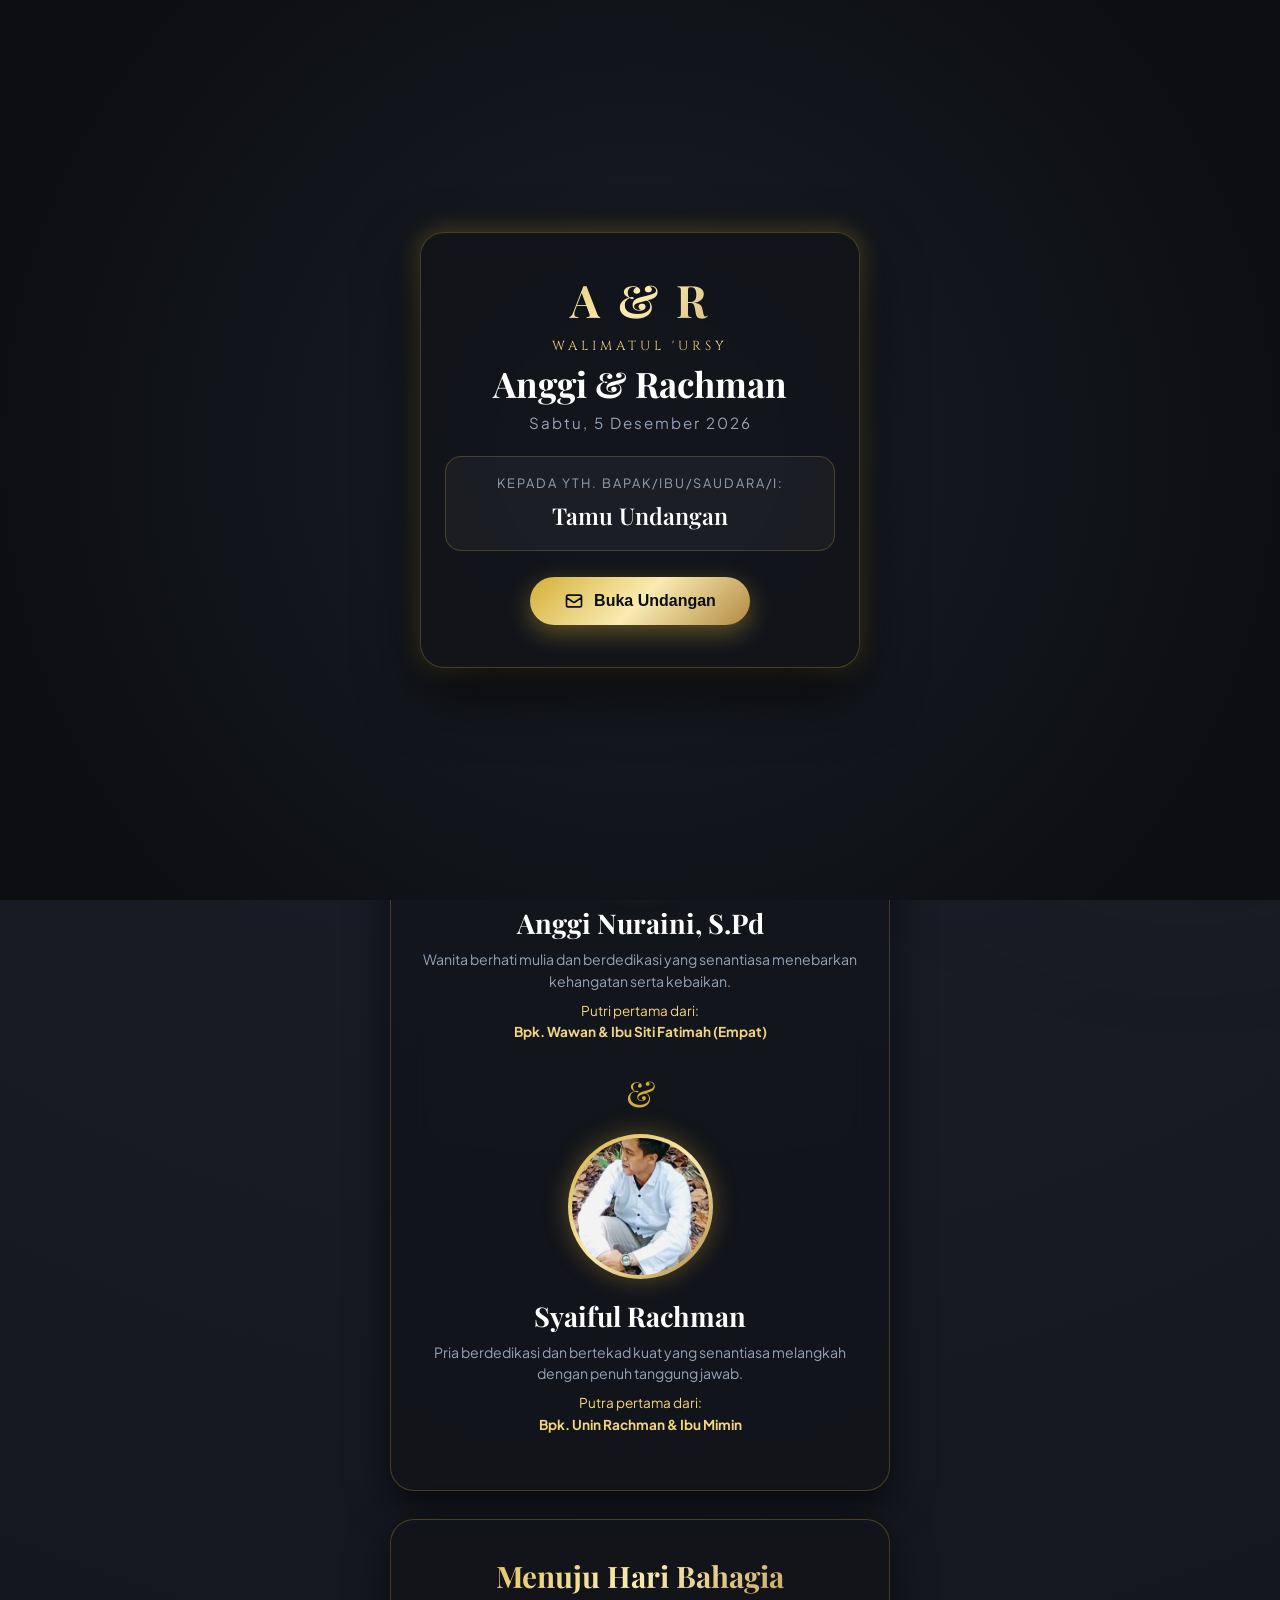
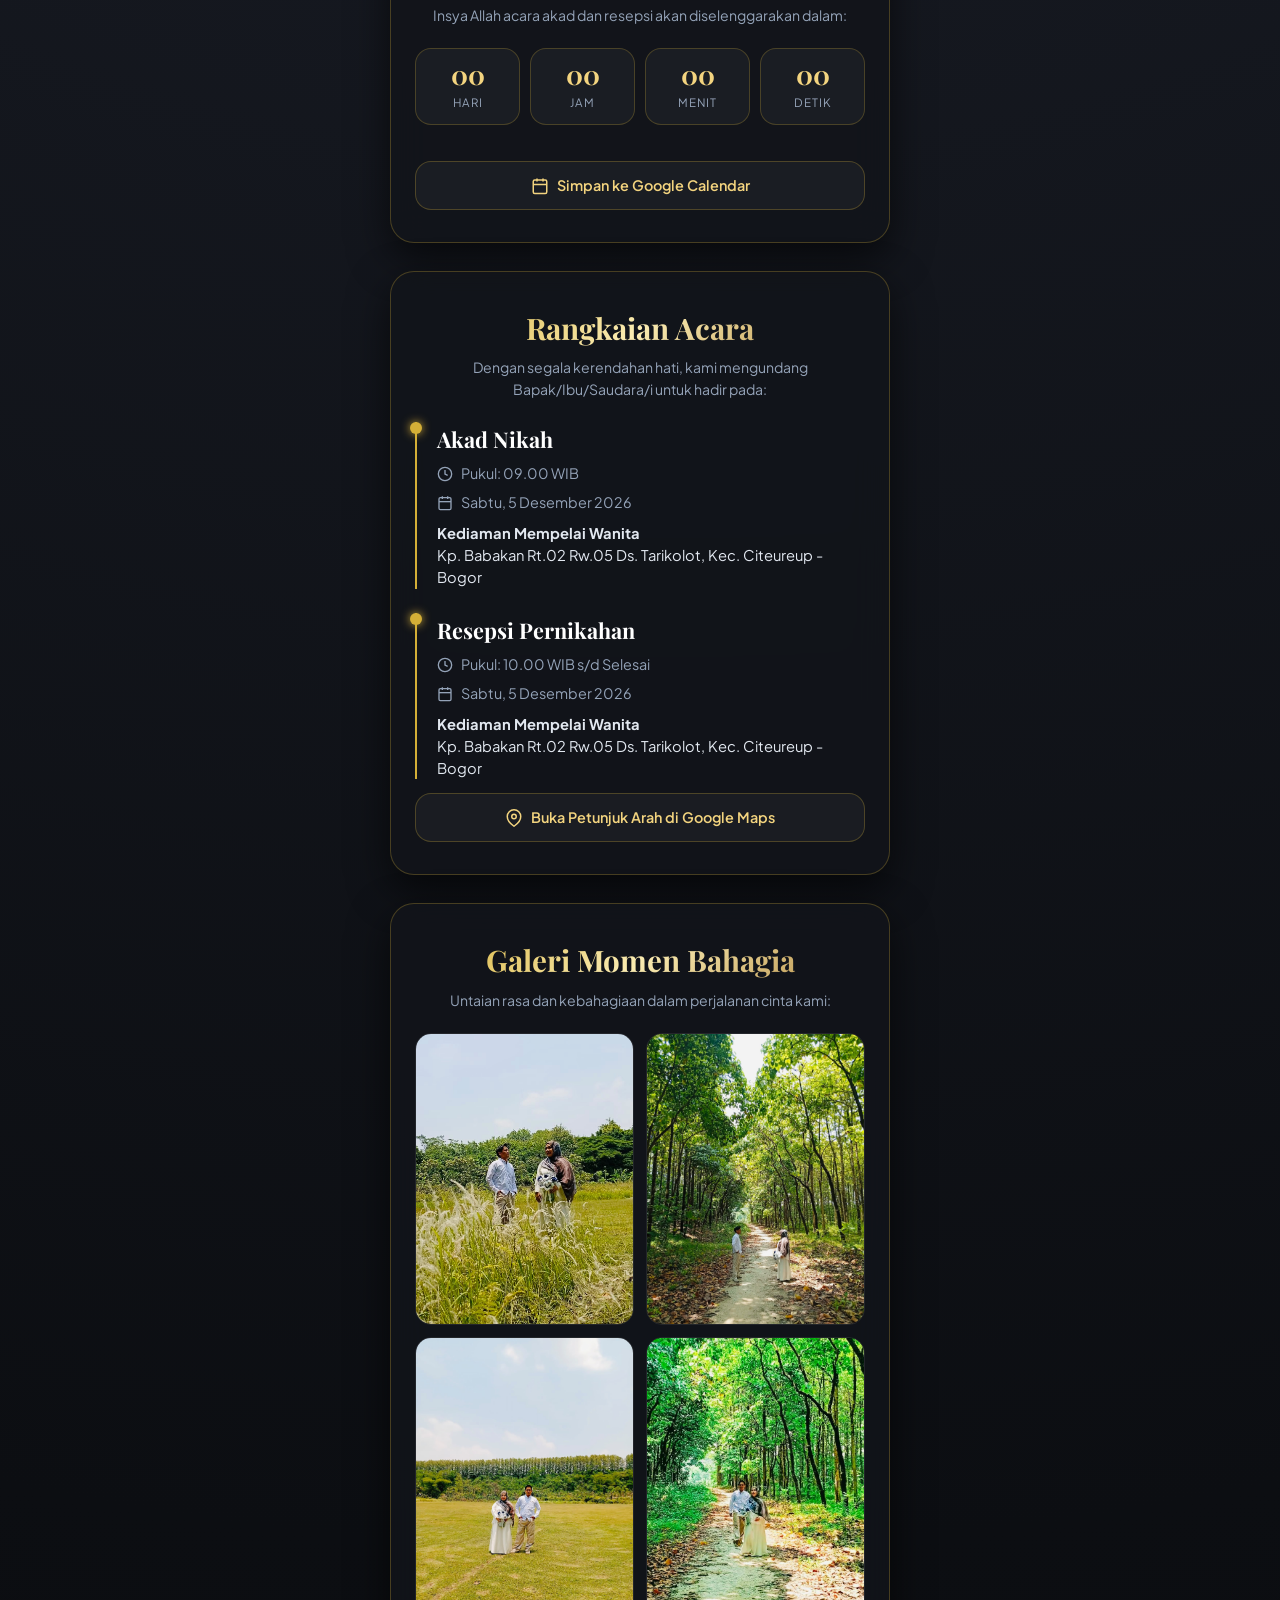
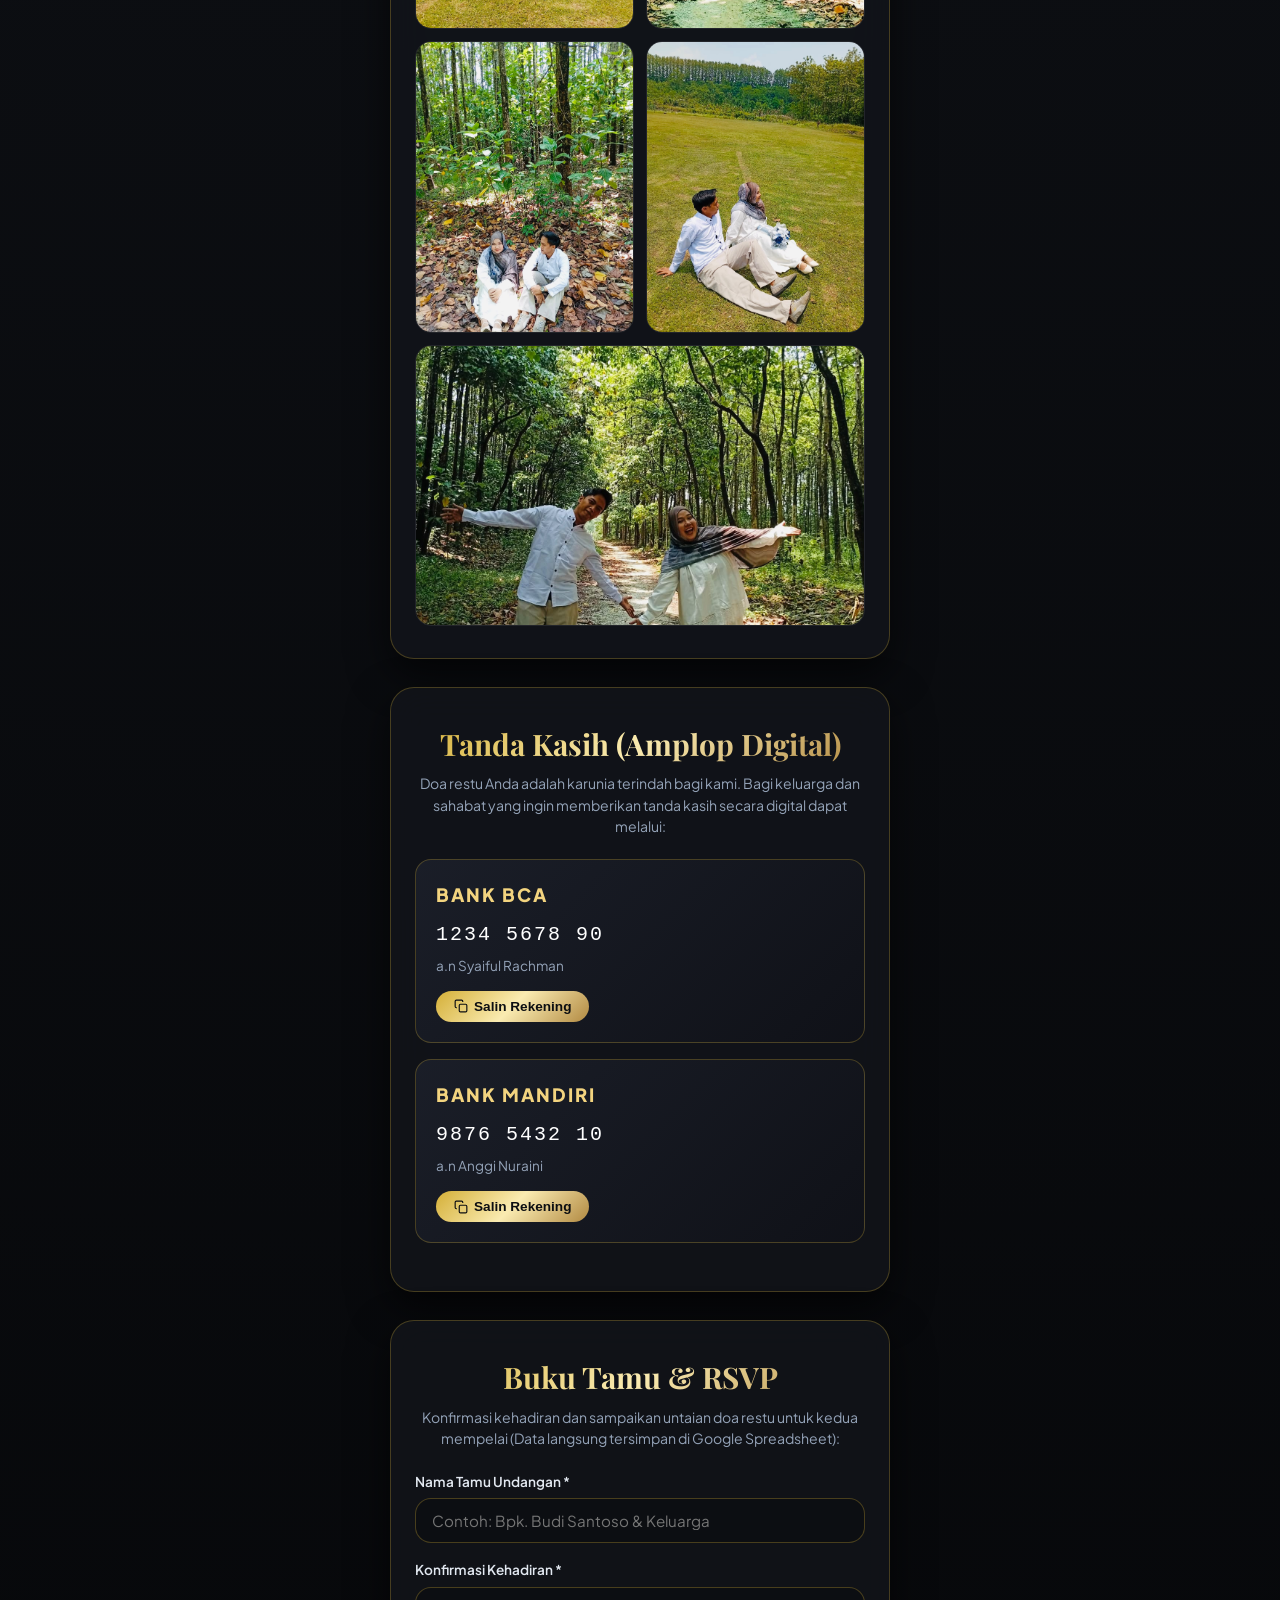
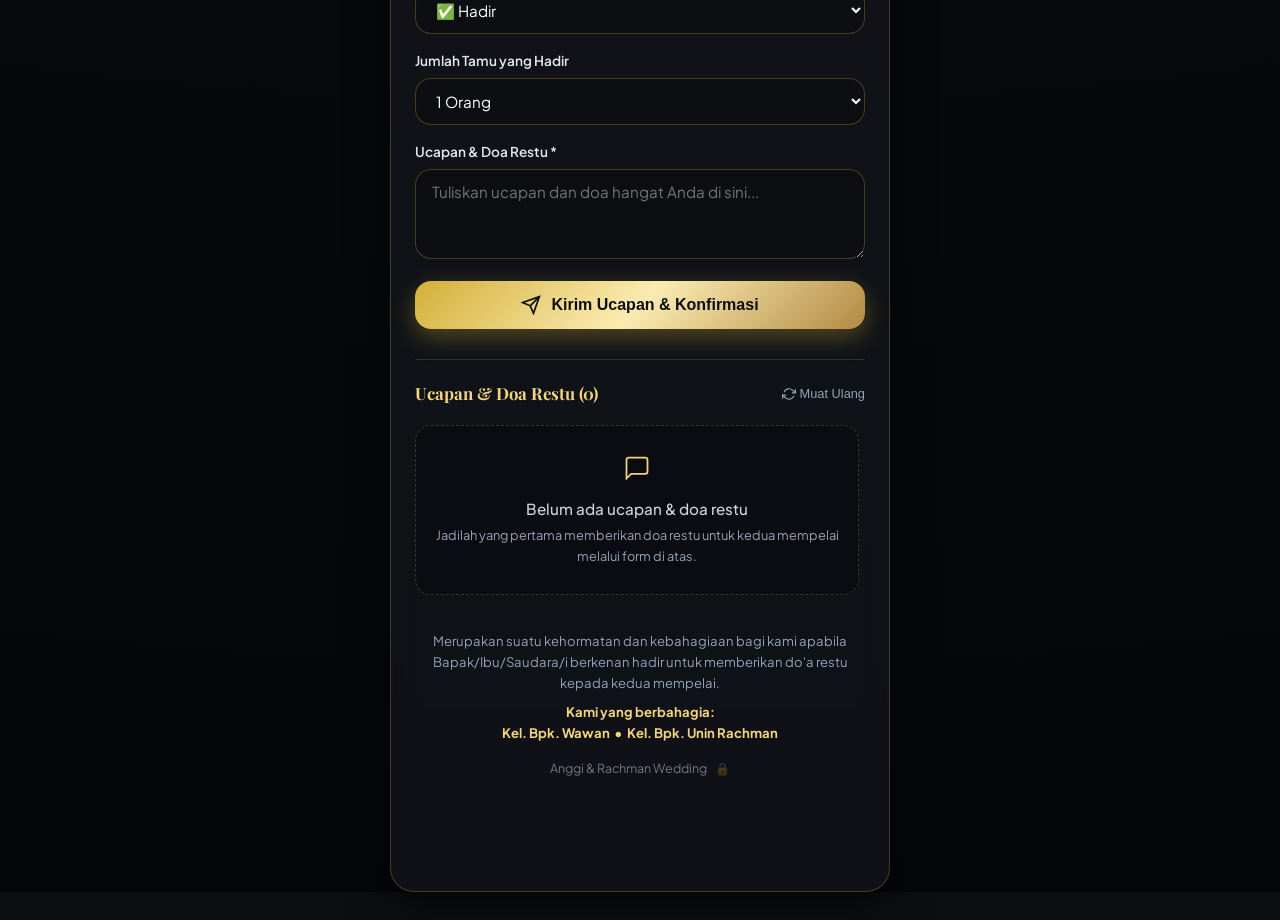
==== index.html @ 5836b9c8 "Add files via upload" ====
<!DOCTYPE html>
<html lang="id">
<head>
  <meta charset="UTF-8">
  <meta name="viewport" content="width=device-width, initial-scale=1.0">
  <title>Undangan Pernikahan Online - Anggi & Rachman</title>
  <meta name="description" content="Undangan Pernikahan Online Anggi Nuraini S.Pd & Syaiful Rachman. Sabtu, 5 Desember 2026. Mohon doa restu dan kehadiran Bapak/Ibu/Saudara/i.">
  
  <!-- Open Graph / Meta Social -->
  <meta property="og:title" content="The Wedding of Anggi & Rachman (A & R)">
  <meta property="og:description" content="Sabtu, 5 Desember 2026. Mohon doa restu dan kehadiran Bapak/Ibu/Saudara/i pada hari bahagia kami.">
  <meta property="og:image" content="1%20(1).jpeg">
  <meta property="og:type" content="website">

  <!-- Google Fonts: Cinzel, Playfair Display, Great Vibes, Plus Jakarta Sans -->
  <link rel="preconnect" href="https://fonts.googleapis.com">
  <link rel="preconnect" href="https://fonts.gstatic.com" crossorigin>
  <link href="https://fonts.googleapis.com/css2?family=Cinzel:wght@500;600;700&family=Great+Vibes&family=Playfair+Display:ital,wght@0,500;0,600;0,700;1,400&family=Plus+Jakarta+Sans:wght@400;500;600;700&display=swap" rel="stylesheet">

  <link rel="stylesheet" href="style.css">

  <!-- Three.js 3D Library (CDN) -->
  <script src="https://cdnjs.cloudflare.com/ajax/libs/three.js/r128/three.min.js"></script>
</head>
<body>

  <!-- Background 3D WebGL Canvas -->
  <canvas id="canvas3d"></canvas>

  <!-- =========================================================================
       COVER / ENVELOPE MODAL OVERLAY
       ========================================================================= -->
  <div class="cover-overlay" id="coverOverlay">
    <div class="cover-card">
      <div class="cover-monogram">A & R</div>
      <p class="cover-subtitle">Walimatul 'Ursy</p>
      <h1 class="cover-title">Anggi & Rachman</h1>
      <p class="cover-date">Sabtu, 5 Desember 2026</p>
      
      <div class="guest-box">
        <div class="guest-to">Kepada Yth. Bapak/Ibu/Saudara/i:</div>
        <div class="guest-name" id="coverGuestName">Tamu Undangan</div>
      </div>

      <button class="btn-open" id="btnOpenInvitation">
        <svg width="20" height="20" viewBox="0 0 24 24" fill="none" stroke="currentColor" stroke-width="2">
          <path d="M3 8l7.89 5.26a2 2 0 002.22 0L21 8M5 19h14a2 2 0 002-2V7a2 2 0 00-2-2H5a2 2 0 00-2 2v10a2 2 0 002 2z"/>
        </svg>
        Buka Undangan
      </button>
    </div>
  </div>

  <!-- Background Music Audio Player (Lagu Pilihan Mempelai dari Google Drive) -->
  <audio id="bgMusic" loop preload="auto">
    <source src="music.m4a" type="audio/mp4">
    <source src="music.mp3" type="audio/mpeg">
  </audio>

  <!-- Floating Music Toggle -->
  <button class="music-toggle" id="btnMusicToggle" title="Putar / Jeda Musik">
    <svg width="22" height="22" viewBox="0 0 24 24" fill="none" stroke="currentColor" stroke-width="2">
      <path d="M9 18V5l12-2v13"></path>
      <circle cx="6" cy="18" r="3"></circle>
      <circle cx="18" cy="16" r="3"></circle>
    </svg>
  </button>

  <!-- =========================================================================
       MAIN CONTENT CONTAINER
       ========================================================================= -->
  <div class="container">
    
    <!-- Hero / Title -->
    <header class="hero-section">
      <div class="hero-subtitle">The Wedding Of</div>
      <div class="hero-couple">Anggi & Rachman</div>
      <div class="hero-date">Sabtu, 5 Desember 2026 • Citeureup, Bogor</div>

      <div class="divider-ornament">
        <span></span>
        <svg viewBox="0 0 24 24" fill="currentColor">
          <path d="M12 2l2.4 7.4h7.6l-6.2 4.5 2.4 7.4-6.2-4.5-6.2 4.5 2.4-7.4-6.2-4.5h7.6z"/>
        </svg>
        <span></span>
      </div>
    </header>

    <!-- Doa & Ayat Suci -->
    <section class="glass-card" style="text-align: center;">
      <p style="font-size: 0.95rem; color: #f1f5f9; font-style: italic; line-height: 1.8; margin-bottom: 12px;">
        "Ya Allah, Jika Engkau memperkenankan putra-putri kami untuk membuka lembaran hidup baru, maka ijinkanlah kami menikahkan mereka."
      </p>
      <div style="width: 40px; height: 1px; background: var(--primary); margin: 12px auto;"></div>
      <p style="font-size: 0.88rem; color: #cbd5e1; font-style: italic; line-height: 1.7;">
        "Dan di antara tanda-tanda (kebesaran)-Nya ialah Dia menciptakan pasangan-pasangan untukmu dari jenismu sendiri, agar kamu cenderung dan merasa tenteram kepadanya, dan Dia menjadikan di antaramu rasa kasih dan sayang."
      </p>
      <div style="margin-top: 10px; font-weight: 700; color: var(--text-gold); font-size: 0.82rem;">
        (QS. Ar-Rum: 21)
      </div>
    </section>

    <!-- Pasangan Mempelai -->
    <section class="glass-card">
      <h2 class="section-title">Mempelai</h2>
      <p class="section-desc">Dengan memohon rahmat dan ridho Allah SWT, kami bermaksud melangsungkan pernikahan putra-putri kami:</p>

      <!-- Mempelai Wanita -->
      <div class="couple-card">
        <div class="couple-photo-wrapper">
          <img src="bride_anggi.jpg" alt="Anggi Nuraini S.Pd" class="couple-photo">
        </div>
        <h3 class="couple-name">Anggi Nuraini, S.Pd</h3>
        <p class="couple-bio">Wanita berhati mulia dan berdedikasi yang senantiasa menebarkan kehangatan serta kebaikan.</p>
        <p class="couple-parents">Putri pertama dari:<br><strong>Bpk. Wawan & Ibu Siti Fatimah (Empat)</strong></p>
      </div>

      <div class="couple-ampersand">&</div>

      <!-- Mempelai Pria -->
      <div class="couple-card">
        <div class="couple-photo-wrapper">
          <img src="groom_rachman.jpg" alt="Syaiful Rachman" class="couple-photo">
        </div>
        <h3 class="couple-name">Syaiful Rachman</h3>
        <p class="couple-bio">Pria berdedikasi dan bertekad kuat yang senantiasa melangkah dengan penuh tanggung jawab.</p>
        <p class="couple-parents">Putra pertama dari:<br><strong>Bpk. Unin Rachman & Ibu Mimin</strong></p>
      </div>
    </section>

    <!-- Hitung Mundur / Countdown -->
    <section class="glass-card" style="text-align: center;">
      <h2 class="section-title">Menuju Hari Bahagia</h2>
      <p class="section-desc">Insya Allah acara akad dan resepsi akan diselenggarakan dalam:</p>

      <div class="countdown-box">
        <div class="countdown-item">
          <div class="countdown-number" id="days">00</div>
          <div class="countdown-label">Hari</div>
        </div>
        <div class="countdown-item">
          <div class="countdown-number" id="hours">00</div>
          <div class="countdown-label">Jam</div>
        </div>
        <div class="countdown-item">
          <div class="countdown-number" id="minutes">00</div>
          <div class="countdown-label">Menit</div>
        </div>
        <div class="countdown-item">
          <div class="countdown-number" id="seconds">00</div>
          <div class="countdown-label">Detik</div>
        </div>
      </div>

      <a href="https://calendar.google.com/calendar/render?action=TEMPLATE&text=Pernikahan+Anggi+Nuraini+%26+Syaiful+Rachman&dates=20261205T020000Z/20261205T080000Z&details=Pernikahan+Anggi+dan+Rachman&location=Kp.+Babakan+Rt.02+Rw.05+Ds.+Tarikolot,+Citeureup,+Bogor" target="_blank" class="btn-secondary">
        <svg width="18" height="18" viewBox="0 0 24 24" fill="none" stroke="currentColor" stroke-width="2">
          <rect x="3" y="4" width="18" height="18" rx="2" ry="2"></rect>
          <line x1="16" y1="2" x2="16" y2="6"></line>
          <line x1="8" y1="2" x2="8" y2="6"></line>
          <line x1="3" y1="10" x2="21" y2="10"></line>
        </svg>
        Simpan ke Google Calendar
      </a>
    </section>

    <!-- Rangkaian Acara -->
    <section class="glass-card">
      <h2 class="section-title">Rangkaian Acara</h2>
      <p class="section-desc">Dengan segala kerendahan hati, kami mengundang Bapak/Ibu/Saudara/i untuk hadir pada:</p>

      <!-- Akad Nikah -->
      <div class="event-item">
        <h3 class="event-title">Akad Nikah</h3>
        <div class="event-detail">
          <svg width="16" height="16" viewBox="0 0 24 24" fill="none" stroke="currentColor" stroke-width="2"><circle cx="12" cy="12" r="10"></circle><polyline points="12 6 12 12 16 14"></polyline></svg>
          Pukul: 09.00 WIB
        </div>
        <div class="event-detail">
          <svg width="16" height="16" viewBox="0 0 24 24" fill="none" stroke="currentColor" stroke-width="2"><rect x="3" y="4" width="18" height="18" rx="2" ry="2"></rect><line x1="16" y1="2" x2="16" y2="6"></line><line x1="8" y1="2" x2="8" y2="6"></line><line x1="3" y1="10" x2="21" y2="10"></line></svg>
          Sabtu, 5 Desember 2026
        </div>
        <div class="event-location">
          <strong>Kediaman Mempelai Wanita</strong><br>
          Kp. Babakan Rt.02 Rw.05 Ds. Tarikolot, Kec. Citeureup - Bogor
        </div>
      </div>

      <!-- Resepsi -->
      <div class="event-item" style="margin-bottom: 0;">
        <h3 class="event-title">Resepsi Pernikahan</h3>
        <div class="event-detail">
          <svg width="16" height="16" viewBox="0 0 24 24" fill="none" stroke="currentColor" stroke-width="2"><circle cx="12" cy="12" r="10"></circle><polyline points="12 6 12 12 16 14"></polyline></svg>
          Pukul: 10.00 WIB s/d Selesai
        </div>
        <div class="event-detail">
          <svg width="16" height="16" viewBox="0 0 24 24" fill="none" stroke="currentColor" stroke-width="2"><rect x="3" y="4" width="18" height="18" rx="2" ry="2"></rect><line x1="16" y1="2" x2="16" y2="6"></line><line x1="8" y1="2" x2="8" y2="6"></line><line x1="3" y1="10" x2="21" y2="10"></line></svg>
          Sabtu, 5 Desember 2026
        </div>
        <div class="event-location">
          <strong>Kediaman Mempelai Wanita</strong><br>
          Kp. Babakan Rt.02 Rw.05 Ds. Tarikolot, Kec. Citeureup - Bogor
        </div>
      </div>

      <a href="https://maps.google.com/maps?q=-6.50160551071167%2C106.89112091064453&z=17&hl=id" target="_blank" class="btn-secondary">
        <svg width="18" height="18" viewBox="0 0 24 24" fill="none" stroke="currentColor" stroke-width="2">
          <path d="M21 10c0 7-9 13-9 13s-9-6-9-13a9 9 0 0118 0z"></path>
          <circle cx="12" cy="10" r="3"></circle>
        </svg>
        Buka Petunjuk Arah di Google Maps
      </a>
    </section>


    <!-- Galeri Momen Bahagia (Prewedding Photos) -->
    <section class="glass-card">
      <h2 class="section-title">Galeri Momen Bahagia</h2>
      <p class="section-desc">Untaian rasa dan kebahagiaan dalam perjalanan cinta kami:</p>

      <div class="gallery-grid">
        <div class="gallery-item">
          <img src="1%20(1).jpeg" alt="Prewedding 1" class="gallery-img" loading="lazy">
        </div>
        <div class="gallery-item">
          <img src="1%20(2).jpeg" alt="Prewedding 2" class="gallery-img" loading="lazy">
        </div>
        <div class="gallery-item">
          <img src="1%20(3).jpeg" alt="Prewedding 3" class="gallery-img" loading="lazy">
        </div>
        <div class="gallery-item">
          <img src="1%20(4).jpeg" alt="Prewedding 4" class="gallery-img" loading="lazy">
        </div>
        <div class="gallery-item">
          <img src="1%20(5).jpeg" alt="Prewedding 5" class="gallery-img" loading="lazy">
        </div>
        <div class="gallery-item">
          <img src="1%20(6).jpeg" alt="Prewedding 6" class="gallery-img" loading="lazy">
        </div>
        <div class="gallery-item" style="grid-column: span 2; aspect-ratio: 16 / 10;">
          <img src="1%20(7).jpeg" alt="Prewedding 7" class="gallery-img" loading="lazy">
        </div>
      </div>
    </section>


    <!-- Amplop Digital & Tanda Kasih -->
    <section class="glass-card">
      <h2 class="section-title">Tanda Kasih (Amplop Digital)</h2>
      <p class="section-desc">Doa restu Anda adalah karunia terindah bagi kami. Bagi keluarga dan sahabat yang ingin memberikan tanda kasih secara digital dapat melalui:</p>

      <div class="bank-card">
        <div class="bank-logo">BANK BCA</div>
        <div class="bank-number" id="rekBca">1234 5678 90</div>
        <div class="bank-holder">a.n Syaiful Rachman</div>
        <button class="btn-copy" onclick="copyText('1234567890', 'Nomor rekening BCA berhasil disalin!')">
          <svg width="14" height="14" viewBox="0 0 24 24" fill="none" stroke="currentColor" stroke-width="2"><rect x="9" y="9" width="13" height="13" rx="2" ry="2"></rect><path d="M5 15H4a2 2 0 01-2-2V4a2 2 0 012-2h9a2 2 0 012 2v1"></path></svg>
          Salin Rekening
        </button>
      </div>

      <div class="bank-card">
        <div class="bank-logo">BANK MANDIRI</div>
        <div class="bank-number" id="rekMandiri">9876 5432 10</div>
        <div class="bank-holder">a.n Anggi Nuraini</div>
        <button class="btn-copy" onclick="copyText('9876543210', 'Nomor rekening Mandiri berhasil disalin!')">
          <svg width="14" height="14" viewBox="0 0 24 24" fill="none" stroke="currentColor" stroke-width="2"><rect x="9" y="9" width="13" height="13" rx="2" ry="2"></rect><path d="M5 15H4a2 2 0 01-2-2V4a2 2 0 012-2h9a2 2 0 012 2v1"></path></svg>
          Salin Rekening
        </button>
      </div>
    </section>

    <!-- =========================================================================
         RSVP & BUKU TAMU (DATABASE GOOGLE SPREADSHEET REAL-TIME)
         ========================================================================= -->
    <section class="glass-card" id="sectionRsvp">
      <h2 class="section-title">Buku Tamu & RSVP</h2>
      <p class="section-desc">Konfirmasi kehadiran dan sampaikan untaian doa restu untuk kedua mempelai (Data langsung tersimpan di Google Spreadsheet):</p>

      <form id="rsvpForm">
        <div class="form-group">
          <label class="form-label" for="inputName">Nama Tamu Undangan *</label>
          <input type="text" id="inputName" class="form-control" placeholder="Contoh: Bpk. Budi Santoso & Keluarga" required>
        </div>

        <div class="form-group">
          <label class="form-label" for="selectAttendance">Konfirmasi Kehadiran *</label>
          <select id="selectAttendance" class="form-control" required>
            <option value="Hadir">✅ Hadir</option>
            <option value="Tidak Hadir">❌ Berhalangan Hadir</option>
            <option value="Masih Ragu">❓ Masih Ragu / Belum Pasti</option>
          </select>
        </div>

        <div class="form-group">
          <label class="form-label" for="selectGuestCount">Jumlah Tamu yang Hadir</label>
          <select id="selectGuestCount" class="form-control">
            <option value="1">1 Orang</option>
            <option value="2">2 Orang</option>
            <option value="3">3 Orang</option>
            <option value="4">4 Orang atau lebih</option>
          </select>
        </div>

        <div class="form-group">
          <label class="form-label" for="inputMessage">Ucapan & Doa Restu *</label>
          <textarea id="inputMessage" class="form-control" placeholder="Tuliskan ucapan dan doa hangat Anda di sini..." required></textarea>
        </div>

        <button type="submit" class="btn-submit" id="btnSubmitRsvp">
          <svg width="20" height="20" viewBox="0 0 24 24" fill="none" stroke="currentColor" stroke-width="2">
            <line x1="22" y1="2" x2="11" y2="13"></line>
            <polygon points="22 2 15 22 11 13 2 9 22 2"></polygon>
          </svg>
          <span id="btnSubmitText">Kirim Ucapan & Konfirmasi</span>
        </button>
      </form>

      <!-- Live Wishes List / Feed dari Spreadsheet -->
      <div style="margin-top: 30px; border-top: 1px solid rgba(212, 175, 55, 0.2); padding-top: 20px;">
        <div style="display: flex; align-items: center; justify-content: space-between; margin-bottom: 12px;">
          <h3 style="font-size: 1.05rem; color: var(--text-gold); font-family: var(--font-serif);">
            Ucapan & Doa Restu (<span id="totalWishesCount">0</span>)
          </h3>
          <button id="btnRefreshWishes" style="background: none; border: none; color: var(--text-muted); cursor: pointer; font-size: 0.8rem; display: flex; align-items: center; gap: 4px;">
            <svg width="14" height="14" viewBox="0 0 24 24" fill="none" stroke="currentColor" stroke-width="2"><polyline points="23 4 23 10 17 10"></polyline><polyline points="1 20 1 14 7 14"></polyline><path d="M3.51 9a9 9 0 0114.85-3.36L23 10M1 14l4.64 4.36A9 9 0 0020.49 15"></path></svg>
            Muat Ulang
          </button>
        </div>

        <div class="wishes-list" id="wishesContainer">
          <div style="text-align: center; color: var(--text-muted); padding: 25px 0;" id="loadingWishes">
            Sedang memuat ucapan dari database spreadsheet...
          </div>
        </div>
      </div>

    <!-- Footer -->
    <footer>
      <p style="margin-bottom: 8px;">Merupakan suatu kehormatan dan kebahagiaan bagi kami apabila Bapak/Ibu/Saudara/i berkenan hadir untuk memberikan do'a restu kepada kedua mempelai.</p>
      <div style="font-weight: 700; color: var(--text-gold); margin-bottom: 16px;">
        Kami yang berbahagia:<br>
        Kel. Bpk. Wawan &nbsp;&bull;&nbsp; Kel. Bpk. Unin Rachman
      </div>
      <div style="font-size: 0.78rem; opacity: 0.7; display: flex; align-items: center; justify-content: center; gap: 8px;">
        <span>Anggi &amp; Rachman Wedding</span>
        <a href="generator.html" title="Portal Khusus Pengantin (Kelola & Buat Link Tamu)" style="color: inherit; opacity: 0.35; text-decoration: none; font-size: 0.75rem;">🔒</a>
      </div>
    </footer>

  </div>

  <!-- Fullscreen Lightbox Modal for Photos & Denah -->
  <div class="lightbox-modal" id="lightboxModal">
    <div class="lightbox-close" id="lightboxClose">&times;</div>
    <img src="" alt="Perbesar Foto" class="lightbox-img" id="lightboxImg">
  </div>

  <!-- Toast Notification -->
  <div class="toast-container" id="toastBox">Notifikasi</div>

  <!-- Scripts -->
  <script src="three_scene.js"></script>
  <script src="app.js"></script>
</body>
</html>
---- style.css ----
/* ==========================================================================
   STYLE: UNDANGAN PERNIKAHAN DIGITAL LUXURY DARK FLORAL & GOLD
   Didedikasikan untuk: Anggi Nuraini S.Pd & Syaiful Rachman (A & R)
   Designed for Mobile-First & Responsive Desktop
   ========================================================================== */

:root {
  --primary: #d4af37;
  --primary-light: #fcedb3;
  --primary-dark: #8c6e32;
  --primary-gradient: linear-gradient(135deg, #d4af37 0%, #faebb1 50%, #b28a42 100%);
  --rose-accent: #c49a88;
  --rose-gradient: linear-gradient(135deg, #a87968 0%, #c49a88 50%, #7d5040 100%);
  --gold-glow: 0 0 25px rgba(212, 175, 55, 0.35);
  --dark-glow: 0 15px 40px rgba(0, 0, 0, 0.6);
  
  --bg-main: #0c0e12;
  --bg-card: rgba(18, 20, 26, 0.85);
  --bg-glass: rgba(255, 255, 255, 0.04);
  --border-glass: rgba(212, 175, 55, 0.28);
  --border-subtle: rgba(255, 255, 255, 0.08);
  
  --text-main: #f8fafc;
  --text-muted: #94a3b8;
  --text-gold: #f3d47f;
  --text-rose: #dfb2a1;
  
  --font-serif: 'Playfair Display', Georgia, serif;
  --font-accent: 'Cinzel', serif;
  --font-script: 'Great Vibes', cursive, 'Brush Script MT';
  --font-sans: 'Plus Jakarta Sans', system-ui, -apple-system, sans-serif;
  
  --radius-sm: 8px;
  --radius-md: 16px;
  --radius-lg: 24px;
  --radius-full: 9999px;
  
  --transition: all 0.35s cubic-bezier(0.16, 1, 0.3, 1);
}

* {
  margin: 0;
  padding: 0;
  box-sizing: border-box;
}

html {
  scroll-behavior: smooth;
  font-family: var(--font-sans);
  background-color: var(--bg-main);
  color: var(--text-main);
}

body {
  overflow-x: hidden;
  line-height: 1.6;
  position: relative;
  background: radial-gradient(circle at 50% 0%, #1e222d 0%, #0c0e12 55%, #050608 100%);
  min-height: 100vh;
}

/* ==========================================================================
   3D THREE.JS CANVAS BACKGROUND
   ========================================================================== */
#canvas3d {
  position: fixed;
  top: 0;
  left: 0;
  width: 100vw;
  height: 100vh;
  z-index: 0;
  pointer-events: none;
  display: block;
}

/* Ambient Background Blur Glows */
body::before, body::after {
  content: '';
  position: fixed;
  border-radius: 50%;
  filter: blur(130px);
  pointer-events: none;
  z-index: 0;
}

body::before {
  top: -10%;
  left: 50%;
  transform: translateX(-50%);
  width: 520px;
  height: 520px;
  background: rgba(212, 175, 55, 0.12);
}

body::after {
  bottom: 10%;
  right: -10%;
  width: 440px;
  height: 440px;
  background: rgba(168, 121, 104, 0.10);
}

/* Container */
.container {
  width: 100%;
  max-width: 540px;
  margin: 0 auto;
  position: relative;
  z-index: 1;
  padding: 0 20px;
}

/* ==========================================================================
   COVER / ENVELOPE MODAL OVERLAY
   ========================================================================== */
.cover-overlay {
  position: fixed;
  top: 0;
  left: 0;
  width: 100vw;
  height: 100vh;
  z-index: 9999;
  background: radial-gradient(circle at center, #1a1e27 0%, #0c0e12 85%);
  display: flex;
  align-items: center;
  justify-content: center;
  transition: transform 1s cubic-bezier(0.77, 0, 0.175, 1), opacity 0.8s ease;
  overflow: hidden;
}

.cover-overlay.opened {
  transform: translateY(-100%);
  opacity: 0;
  pointer-events: none;
}

.cover-card {
  width: 90%;
  max-width: 440px;
  background: var(--bg-card);
  border: 1px solid var(--border-glass);
  backdrop-filter: blur(22px);
  border-radius: var(--radius-lg);
  padding: 42px 24px;
  text-align: center;
  box-shadow: 0 25px 60px rgba(0, 0, 0, 0.7), var(--gold-glow);
  position: relative;
  animation: coverPulse 6s ease-in-out infinite alternate;
}

@keyframes coverPulse {
  0% { transform: scale(1); box-shadow: 0 20px 50px rgba(0, 0, 0, 0.6), var(--gold-glow); }
  100% { transform: scale(1.015); box-shadow: 0 25px 60px rgba(0, 0, 0, 0.7), 0 0 35px rgba(212, 175, 55, 0.5); }
}

.cover-monogram {
  font-family: var(--font-serif);
  font-size: 2.8rem;
  font-weight: 700;
  letter-spacing: 4px;
  background: var(--primary-gradient);
  -webkit-background-clip: text;
  -webkit-text-fill-color: transparent;
  line-height: 1.1;
  margin-bottom: 12px;
}

.cover-subtitle {
  font-family: var(--font-accent);
  letter-spacing: 4px;
  font-size: 0.82rem;
  color: var(--text-gold);
  text-transform: uppercase;
  margin-bottom: 6px;
}

.cover-title {
  font-family: var(--font-serif);
  font-size: 2.2rem;
  font-weight: 700;
  color: #ffffff;
  margin-bottom: 6px;
  line-height: 1.2;
}

.cover-date {
  font-size: 0.95rem;
  color: var(--text-muted);
  letter-spacing: 2px;
  margin-bottom: 20px;
}

.guest-box {
  background: var(--bg-glass);
  border: 1px solid rgba(212, 175, 55, 0.25);
  border-radius: var(--radius-md);
  padding: 16px;
  margin: 18px 0 26px;
}

.guest-to {
  font-size: 0.8rem;
  color: var(--text-muted);
  text-transform: uppercase;
  letter-spacing: 2px;
  margin-bottom: 4px;
}

.guest-name {
  font-family: var(--font-serif);
  font-size: 1.45rem;
  color: #ffffff;
  font-weight: 600;
}

.btn-open {
  display: inline-flex;
  align-items: center;
  justify-content: center;
  gap: 10px;
  background: var(--primary-gradient);
  color: #0c0e12;
  font-weight: 700;
  font-size: 1rem;
  padding: 14px 34px;
  border-radius: var(--radius-full);
  border: none;
  cursor: pointer;
  box-shadow: 0 8px 25px rgba(212, 175, 55, 0.4);
  transition: var(--transition);
}

.btn-open:hover {
  transform: translateY(-3px) scale(1.03);
  box-shadow: 0 12px 32px rgba(212, 175, 55, 0.6);
}

/* ==========================================================================
   FLOATING MUSIC PLAYER
   ========================================================================== */
.music-toggle {
  position: fixed;
  bottom: 24px;
  right: 24px;
  width: 52px;
  height: 52px;
  border-radius: 50%;
  background: var(--bg-card);
  border: 2px solid var(--primary);
  color: var(--text-gold);
  display: flex;
  align-items: center;
  justify-content: center;
  cursor: pointer;
  z-index: 1000;
  box-shadow: 0 8px 25px rgba(0, 0, 0, 0.5), var(--gold-glow);
  transition: var(--transition);
}

.music-toggle.playing {
  animation: spinVinyl 5s linear infinite;
}

@keyframes spinVinyl {
  100% { transform: rotate(360deg); }
}

/* ==========================================================================
   HERO SECTION
   ========================================================================== */
.hero-section {
  text-align: center;
  padding: 55px 0 35px;
}

.hero-subtitle {
  font-family: var(--font-accent);
  letter-spacing: 4px;
  font-size: 0.8rem;
  color: var(--text-gold);
  text-transform: uppercase;
}

.hero-couple {
  font-family: var(--font-serif);
  font-size: 2.7rem;
  font-weight: 700;
  margin: 10px 0 4px;
  background: var(--primary-gradient);
  -webkit-background-clip: text;
  -webkit-text-fill-color: transparent;
  line-height: 1.2;
}

.hero-date {
  font-size: 0.95rem;
  color: var(--text-muted);
  letter-spacing: 2px;
}

.divider-ornament {
  display: flex;
  align-items: center;
  justify-content: center;
  gap: 15px;
  margin: 22px 0;
}

.divider-ornament span {
  width: 55px;
  height: 1px;
  background: linear-gradient(90deg, transparent, var(--primary), transparent);
}

.divider-ornament svg {
  color: var(--primary);
  width: 18px;
  height: 18px;
}

/* Glass Card */
.glass-card {
  background: var(--bg-card);
  border: 1px solid var(--border-glass);
  backdrop-filter: blur(18px);
  border-radius: var(--radius-lg);
  padding: 32px 24px;
  margin-bottom: 28px;
  box-shadow: var(--dark-glow);
}

/* Section Title */
.section-title {
  font-family: var(--font-serif);
  font-size: 1.85rem;
  text-align: center;
  margin-bottom: 6px;
  background: var(--primary-gradient);
  -webkit-background-clip: text;
  -webkit-text-fill-color: transparent;
}

.section-desc {
  text-align: center;
  color: var(--text-muted);
  font-size: 0.88rem;
  margin-bottom: 22px;
  line-height: 1.5;
}

/* ==========================================================================
   MEMPELAI SECTION
   ========================================================================== */
.couple-card {
  text-align: center;
  margin-bottom: 22px;
}

.couple-photo-wrapper {
  width: 145px;
  height: 145px;
  margin: 0 auto 16px;
  border-radius: 50%;
  padding: 4px;
  background: var(--primary-gradient);
  box-shadow: var(--gold-glow);
  position: relative;
}

.couple-photo {
  width: 100%;
  height: 100%;
  border-radius: 50%;
  object-fit: cover;
  background: #1e222d;
  display: block;
}

.couple-name {
  font-family: var(--font-serif);
  font-size: 1.7rem;
  color: #ffffff;
  margin-bottom: 4px;
}

.couple-bio {
  color: var(--text-muted);
  font-size: 0.88rem;
  line-height: 1.5;
  margin-bottom: 8px;
}

.couple-parents {
  font-size: 0.85rem;
  color: var(--text-gold);
}

.couple-ampersand {
  font-family: var(--font-serif);
  font-size: 2.2rem;
  color: var(--primary);
  text-align: center;
  margin: 12px 0;
}

/* ==========================================================================
   COUNTDOWN TIMER
   ========================================================================== */
.countdown-box {
  display: grid;
  grid-template-columns: repeat(4, 1fr);
  gap: 10px;
  margin: 22px 0;
}

.countdown-item {
  background: var(--bg-glass);
  border: 1px solid rgba(212, 175, 55, 0.25);
  border-radius: var(--radius-md);
  padding: 12px 6px;
  text-align: center;
}

.countdown-number {
  font-family: var(--font-serif);
  font-size: 1.65rem;
  font-weight: 700;
  color: var(--text-gold);
  line-height: 1;
}

.countdown-label {
  font-size: 0.72rem;
  color: var(--text-muted);
  text-transform: uppercase;
  letter-spacing: 1px;
  margin-top: 6px;
}

/* ==========================================================================
   ACARA / EVENT SECTION
   ========================================================================== */
.event-item {
  border-left: 2px solid var(--primary);
  padding-left: 20px;
  margin-bottom: 24px;
  position: relative;
}

.event-item::before {
  content: '';
  position: absolute;
  left: -7px;
  top: 0;
  width: 12px;
  height: 12px;
  border-radius: 50%;
  background: var(--primary);
  box-shadow: 0 0 10px var(--primary);
}

.event-title {
  font-family: var(--font-serif);
  font-size: 1.35rem;
  color: #ffffff;
  margin-bottom: 6px;
}

.event-detail {
  font-size: 0.9rem;
  color: var(--text-muted);
  display: flex;
  align-items: center;
  gap: 8px;
  margin-bottom: 6px;
}

.event-location {
  font-size: 0.92rem;
  color: #e2e8f0;
  margin-top: 8px;
  line-height: 1.5;
}

.btn-secondary {
  display: inline-flex;
  align-items: center;
  justify-content: center;
  gap: 8px;
  width: 100%;
  background: var(--bg-glass);
  border: 1px solid var(--border-glass);
  color: var(--text-gold);
  padding: 12px 20px;
  border-radius: var(--radius-md);
  text-decoration: none;
  font-size: 0.9rem;
  font-weight: 600;
  margin-top: 14px;
  cursor: pointer;
  transition: var(--transition);
}

.btn-secondary:hover {
  background: rgba(212, 175, 55, 0.15);
  border-color: var(--primary);
  transform: translateY(-2px);
}

/* ==========================================================================
   DENAH LOKASI & RUTE
   ========================================================================== */
.map-preview-wrapper {
  border-radius: var(--radius-md);
  overflow: hidden;
  border: 1px solid var(--border-glass);
  background: #11141c;
  margin-bottom: 14px;
  cursor: pointer;
  position: relative;
}

.map-preview-img {
  width: 100%;
  height: auto;
  display: block;
  transition: transform 0.4s ease;
}

.map-preview-wrapper:hover .map-preview-img {
  transform: scale(1.02);
}

.map-badge-hint {
  position: absolute;
  bottom: 12px;
  right: 12px;
  background: rgba(12, 14, 18, 0.85);
  border: 1px solid var(--border-glass);
  color: var(--text-gold);
  font-size: 0.75rem;
  padding: 4px 10px;
  border-radius: var(--radius-full);
}

/* ==========================================================================
   PHOTO GALLERY
   ========================================================================== */
.gallery-grid {
  display: grid;
  grid-template-columns: repeat(2, 1fr);
  gap: 12px;
}

.gallery-item {
  border-radius: var(--radius-md);
  overflow: hidden;
  border: 1px solid var(--border-subtle);
  aspect-ratio: 3 / 4;
  cursor: pointer;
  position: relative;
}

.gallery-img {
  width: 100%;
  height: 100%;
  object-fit: cover;
  transition: transform 0.4s ease;
}

.gallery-item:hover .gallery-img {
  transform: scale(1.06);
}

/* ==========================================================================
   TURUT MENGUNDANG
   ========================================================================== */
.invited-group {
  margin-bottom: 20px;
}

.invited-header {
  font-family: var(--font-accent);
  font-size: 0.88rem;
  color: var(--text-gold);
  letter-spacing: 1.5px;
  text-transform: uppercase;
  margin-bottom: 10px;
  display: flex;
  align-items: center;
  gap: 8px;
}

.invited-list {
  list-style: none;
  display: flex;
  flex-direction: column;
  gap: 6px;
}

.invited-list li {
  font-size: 0.85rem;
  color: #cbd5e1;
  background: var(--bg-glass);
  border: 1px solid rgba(255, 255, 255, 0.05);
  padding: 6px 14px;
  border-radius: var(--radius-sm);
}

/* ==========================================================================
   AMPLOP DIGITAL & GIFT
   ========================================================================== */
.bank-card {
  background: linear-gradient(135deg, rgba(28, 32, 42, 0.9), rgba(16, 18, 24, 0.9));
  border: 1px solid var(--border-glass);
  border-radius: var(--radius-md);
  padding: 20px;
  margin-bottom: 16px;
  position: relative;
  overflow: hidden;
}

.bank-logo {
  font-weight: 800;
  font-size: 1.15rem;
  letter-spacing: 2px;
  color: var(--text-gold);
  margin-bottom: 10px;
}

.bank-number {
  font-family: monospace;
  font-size: 1.25rem;
  color: #ffffff;
  letter-spacing: 2px;
  margin-bottom: 4px;
}

.bank-holder {
  font-size: 0.85rem;
  color: var(--text-muted);
  margin-bottom: 14px;
}

.btn-copy {
  display: inline-flex;
  align-items: center;
  gap: 6px;
  background: var(--primary-gradient);
  color: #0c0e12;
  border: none;
  padding: 8px 18px;
  border-radius: var(--radius-full);
  font-weight: 600;
  font-size: 0.85rem;
  cursor: pointer;
  transition: var(--transition);
}

.btn-copy:hover {
  transform: scale(1.04);
}

/* ==========================================================================
   FORM RSVP & BUKU TAMU
   ========================================================================== */
.form-group {
  margin-bottom: 16px;
}

.form-label {
  display: block;
  font-size: 0.85rem;
  font-weight: 600;
  color: #e2e8f0;
  margin-bottom: 6px;
}

.form-control {
  width: 100%;
  background: rgba(12, 14, 18, 0.75);
  border: 1px solid rgba(212, 175, 55, 0.3);
  border-radius: var(--radius-md);
  padding: 12px 16px;
  color: #ffffff;
  font-family: var(--font-sans);
  font-size: 0.95rem;
  outline: none;
  transition: var(--transition);
}

.form-control:focus {
  border-color: var(--primary);
  box-shadow: 0 0 15px rgba(212, 175, 55, 0.25);
  background: rgba(12, 14, 18, 0.9);
}

select.form-control option {
  background: #11141c;
  color: #ffffff;
}

textarea.form-control {
  resize: vertical;
  min-height: 90px;
}

.btn-submit {
  width: 100%;
  background: var(--primary-gradient);
  color: #0c0e12;
  border: none;
  padding: 14px 24px;
  border-radius: var(--radius-md);
  font-weight: 700;
  font-size: 1rem;
  cursor: pointer;
  display: flex;
  align-items: center;
  justify-content: center;
  gap: 10px;
  box-shadow: 0 8px 25px rgba(212, 175, 55, 0.35);
  transition: var(--transition);
}

.btn-submit:hover:not(:disabled) {
  transform: translateY(-2px);
  box-shadow: 0 12px 30px rgba(212, 175, 55, 0.5);
}

.btn-submit:disabled {
  opacity: 0.6;
  cursor: not-allowed;
}

/* ==========================================================================
   FEED UCAPAN & DOA (DATABASE SPREADSHEET LIVE FEED)
   ========================================================================== */
.wishes-list {
  max-height: 480px;
  overflow-y: auto;
  padding-right: 6px;
  margin-top: 18px;
}

.wishes-list::-webkit-scrollbar {
  width: 4px;
}

.wishes-list::-webkit-scrollbar-thumb {
  background: var(--primary-dark);
  border-radius: 4px;
}

.wish-item {
  background: var(--bg-glass);
  border: 1px solid rgba(255, 255, 255, 0.08);
  border-radius: var(--radius-md);
  padding: 16px;
  margin-bottom: 12px;
  animation: fadeIn 0.4s ease;
}

@keyframes fadeIn {
  from { opacity: 0; transform: translateY(8px); }
  to { opacity: 1; transform: translateY(0); }
}

.wish-header {
  display: flex;
  align-items: center;
  justify-content: space-between;
  margin-bottom: 6px;
}

.wish-user {
  display: flex;
  align-items: center;
  gap: 10px;
}

.wish-avatar {
  width: 36px;
  height: 36px;
  border-radius: 50%;
  background: var(--primary-gradient);
  color: #0c0e12;
  font-weight: 700;
  display: flex;
  align-items: center;
  justify-content: center;
  font-size: 0.9rem;
}

.wish-name {
  font-weight: 600;
  color: #ffffff;
  font-size: 0.92rem;
}

.wish-time {
  font-size: 0.74rem;
  color: var(--text-muted);
}

.wish-badge {
  display: inline-block;
  padding: 2px 10px;
  border-radius: var(--radius-full);
  font-size: 0.72rem;
  font-weight: 600;
}

.badge-hadir {
  background: rgba(34, 197, 94, 0.15);
  color: #4ade80;
  border: 1px solid rgba(34, 197, 94, 0.3);
}

.badge-tidak {
  background: rgba(239, 68, 68, 0.15);
  color: #f87171;
  border: 1px solid rgba(239, 68, 68, 0.3);
}

.badge-ragu {
  background: rgba(234, 179, 8, 0.15);
  color: #fde047;
  border: 1px solid rgba(234, 179, 8, 0.3);
}

.wish-message {
  font-size: 0.9rem;
  color: #cbd5e1;
  line-height: 1.5;
  margin-top: 6px;
  word-break: break-word;
}

/* ==========================================================================
   TOOL PEMBUAT LINK WHATSAPP
   ========================================================================== */
.tool-box {
  background: rgba(16, 18, 24, 0.8);
  border: 1px dashed var(--primary);
  border-radius: var(--radius-md);
  padding: 16px;
  margin-top: 24px;
}

.tool-title {
  font-size: 0.88rem;
  font-weight: 700;
  color: var(--text-gold);
  margin-bottom: 6px;
  display: flex;
  align-items: center;
  gap: 6px;
}

/* Lightbox Modal */
.lightbox-modal {
  position: fixed;
  top: 0;
  left: 0;
  width: 100vw;
  height: 100vh;
  background: rgba(5, 6, 8, 0.92);
  backdrop-filter: blur(12px);
  z-index: 100000;
  display: flex;
  align-items: center;
  justify-content: center;
  opacity: 0;
  pointer-events: none;
  transition: opacity 0.35s ease;
  padding: 20px;
}

.lightbox-modal.show {
  opacity: 1;
  pointer-events: auto;
}

.lightbox-img {
  max-width: 95%;
  max-height: 85vh;
  border-radius: var(--radius-md);
  border: 1px solid var(--border-glass);
  box-shadow: 0 20px 60px rgba(0, 0, 0, 0.8);
}

.lightbox-close {
  position: absolute;
  top: 24px;
  right: 24px;
  background: var(--bg-card);
  border: 1px solid var(--border-glass);
  color: #ffffff;
  width: 44px;
  height: 44px;
  border-radius: 50%;
  display: flex;
  align-items: center;
  justify-content: center;
  cursor: pointer;
  font-size: 1.4rem;
}

/* Toast */
.toast-container {
  position: fixed;
  bottom: 85px;
  left: 50%;
  transform: translateX(-50%);
  background: #181c25;
  border: 1px solid var(--primary);
  color: #ffffff;
  padding: 12px 24px;
  border-radius: var(--radius-full);
  box-shadow: 0 10px 30px rgba(0, 0, 0, 0.6), var(--gold-glow);
  font-size: 0.85rem;
  font-weight: 600;
  z-index: 999999;
  opacity: 0;
  pointer-events: none;
  transition: var(--transition);
  text-align: center;
  max-width: 90%;
}

.toast-container.show {
  opacity: 1;
  transform: translateX(-50%) translateY(-10px);
}

/* Footer */
footer {
  text-align: center;
  padding: 35px 0 80px;
  color: var(--text-muted);
  font-size: 0.82rem;
}

footer a {
  color: var(--text-gold);
  text-decoration: none;
}
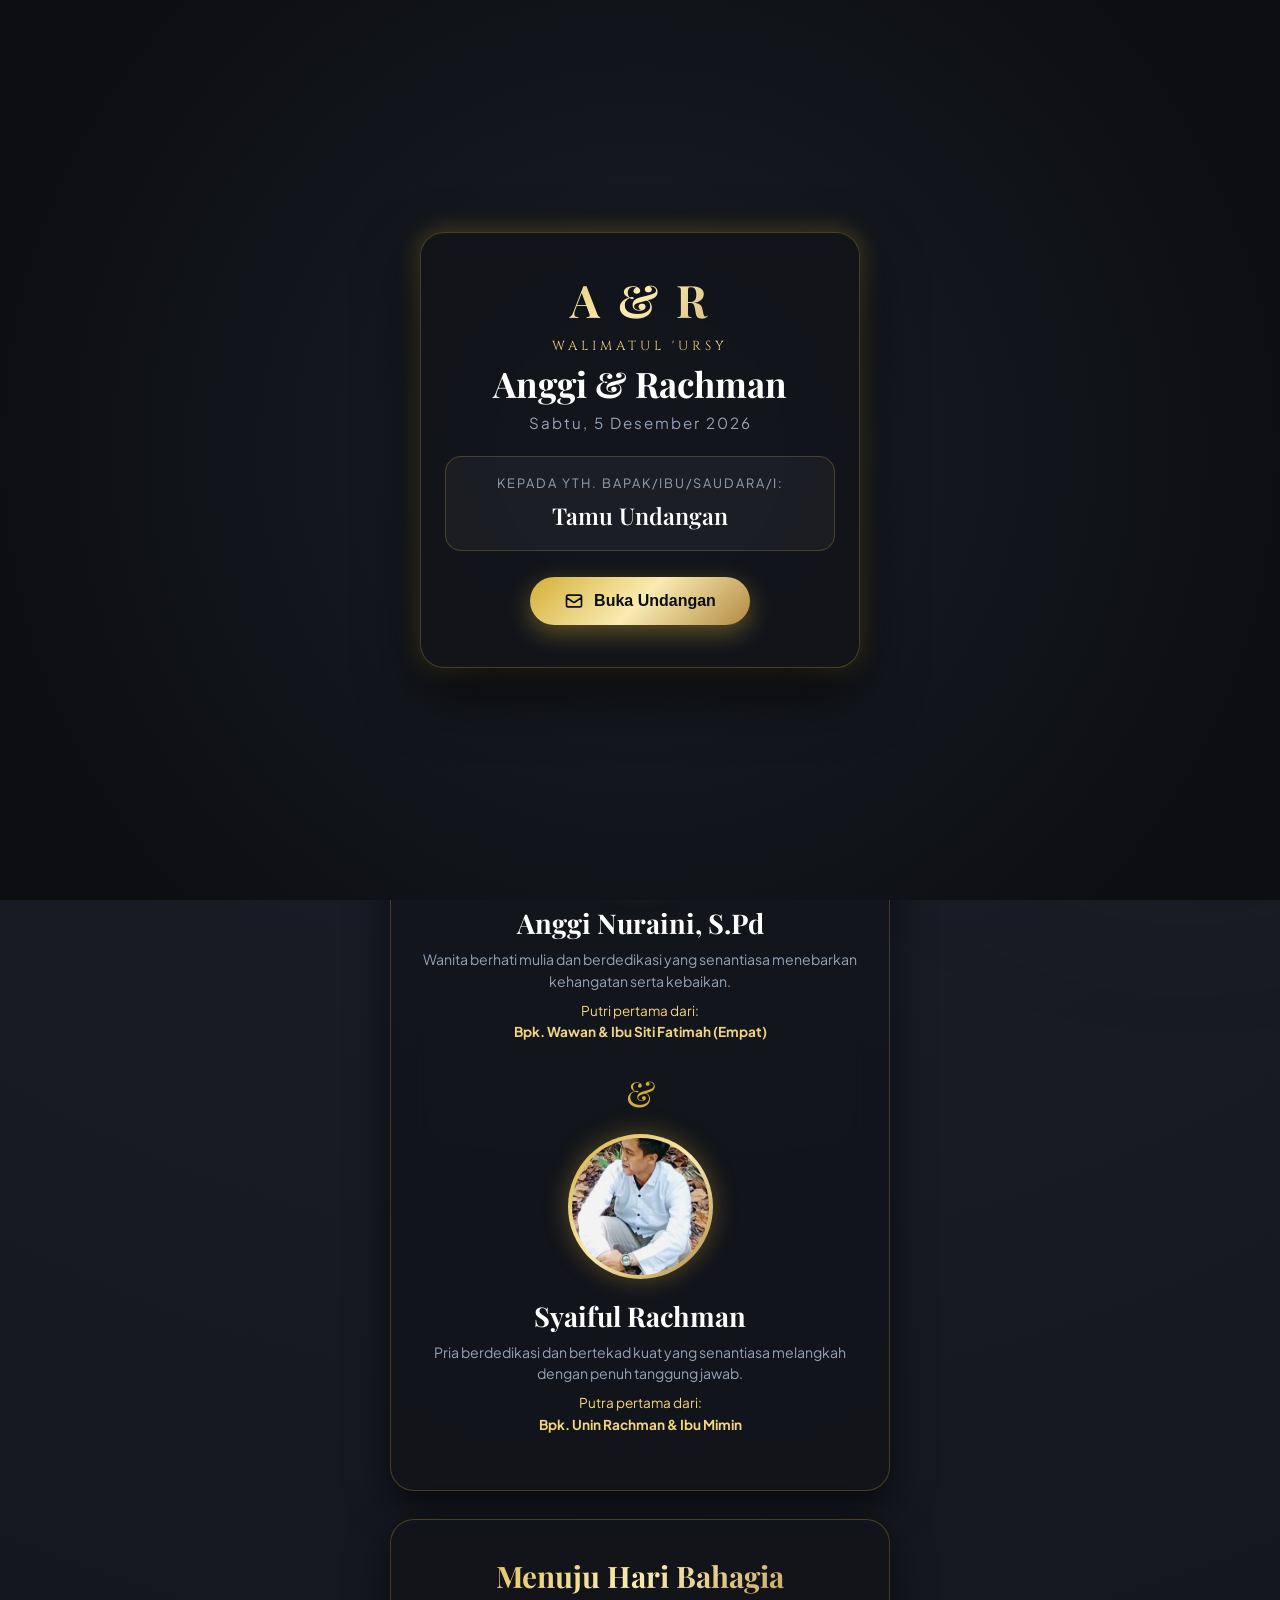
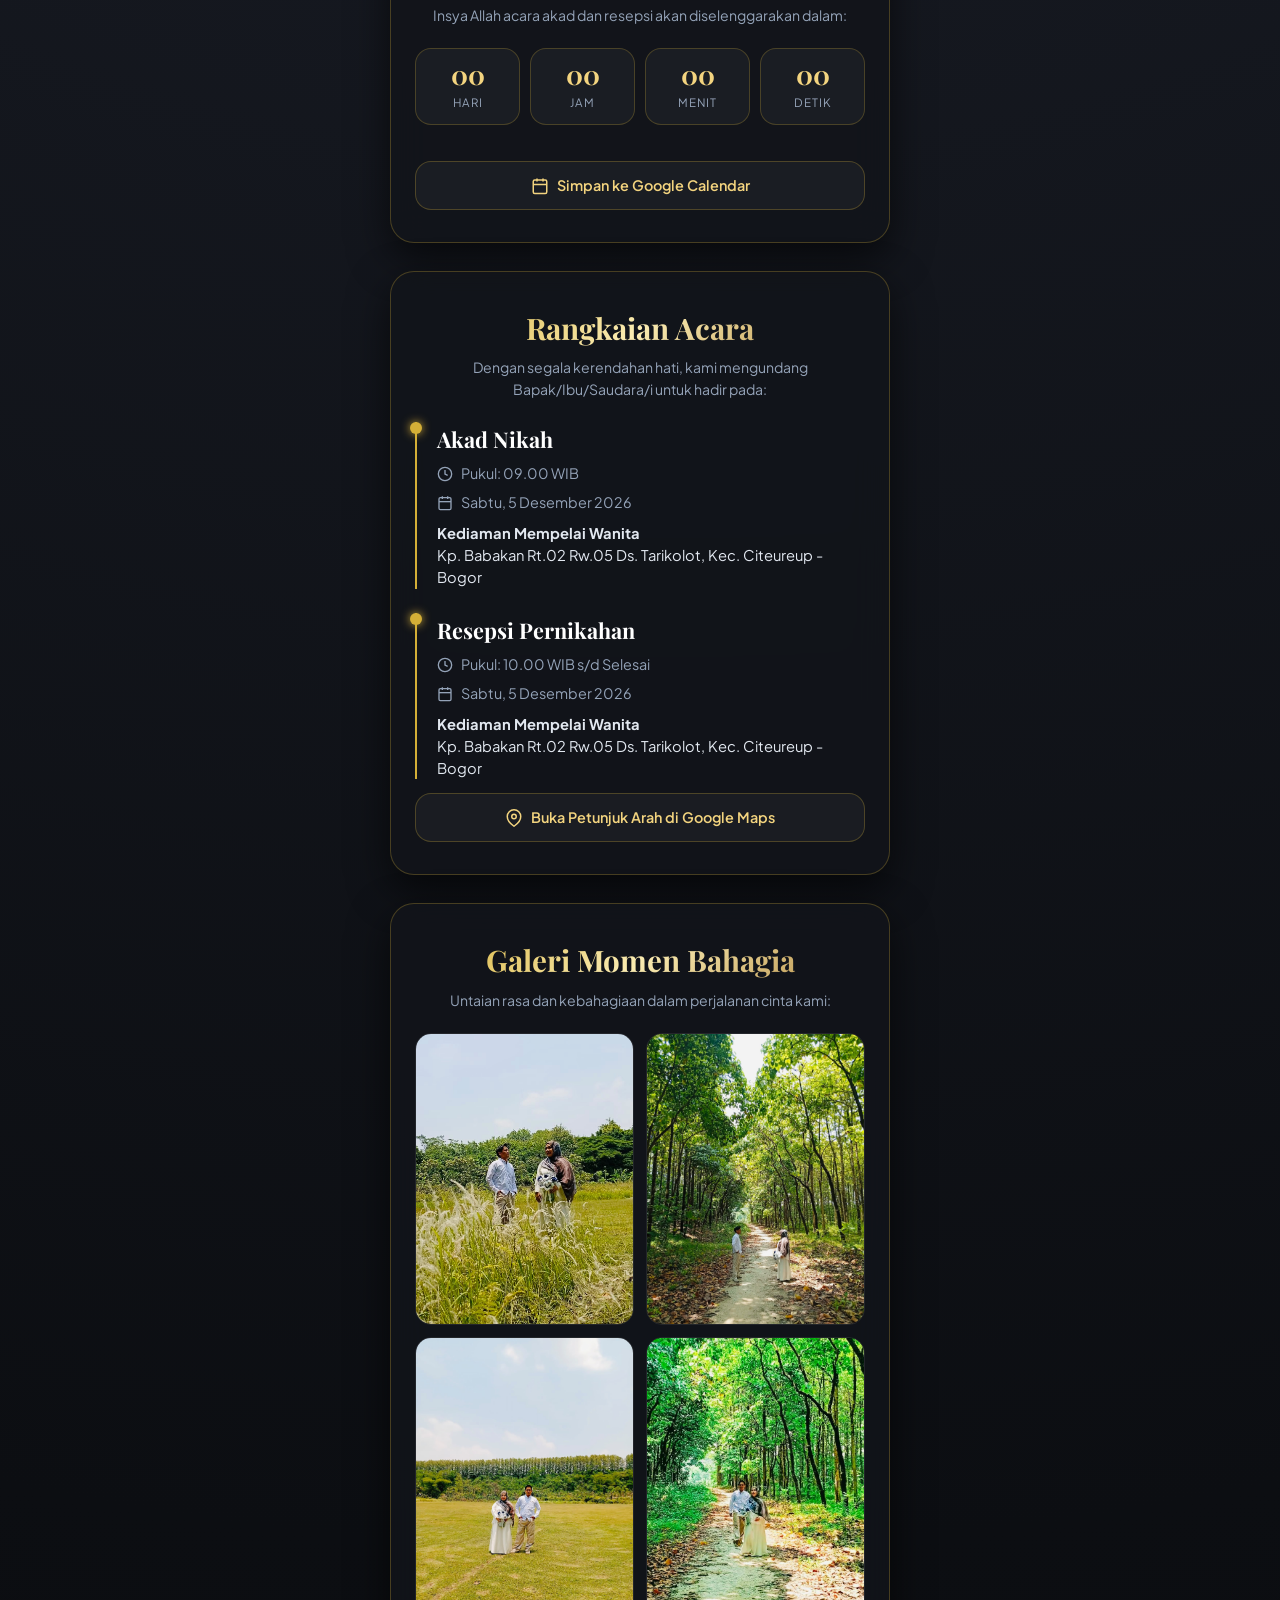
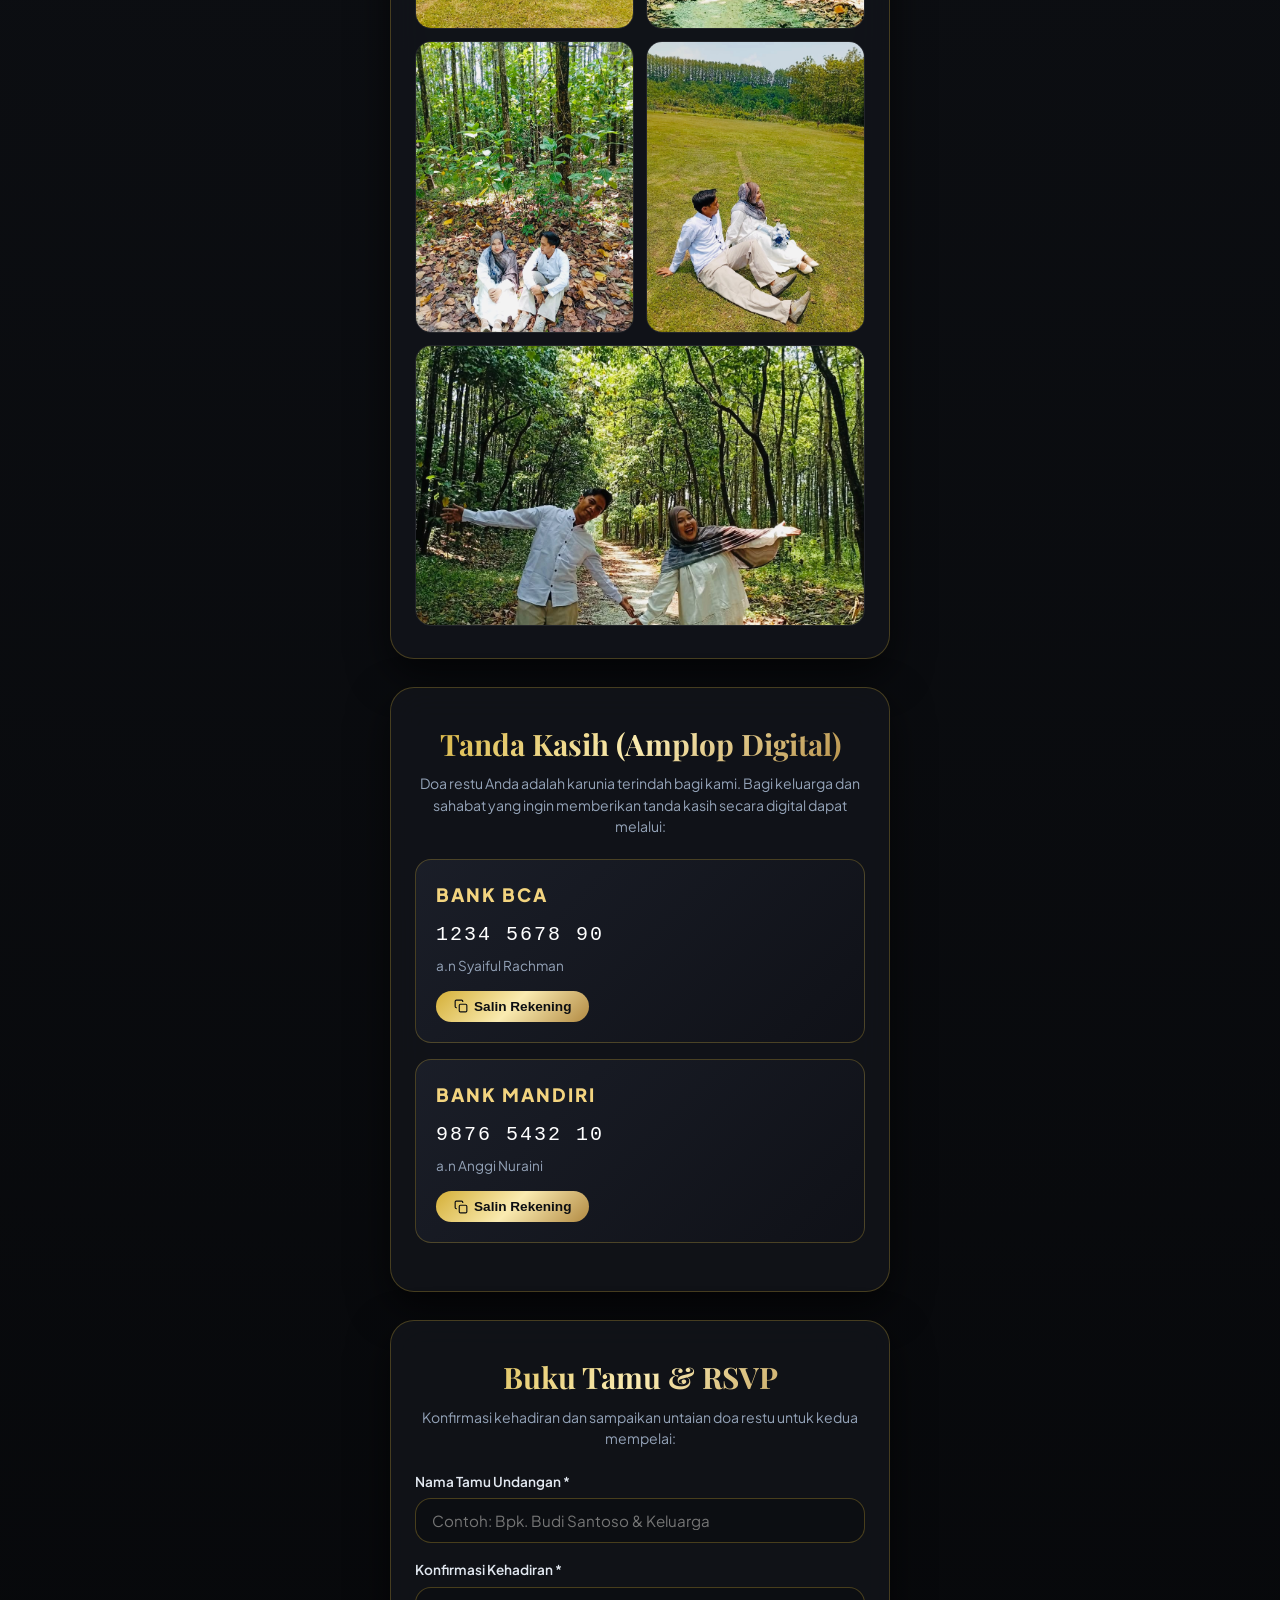
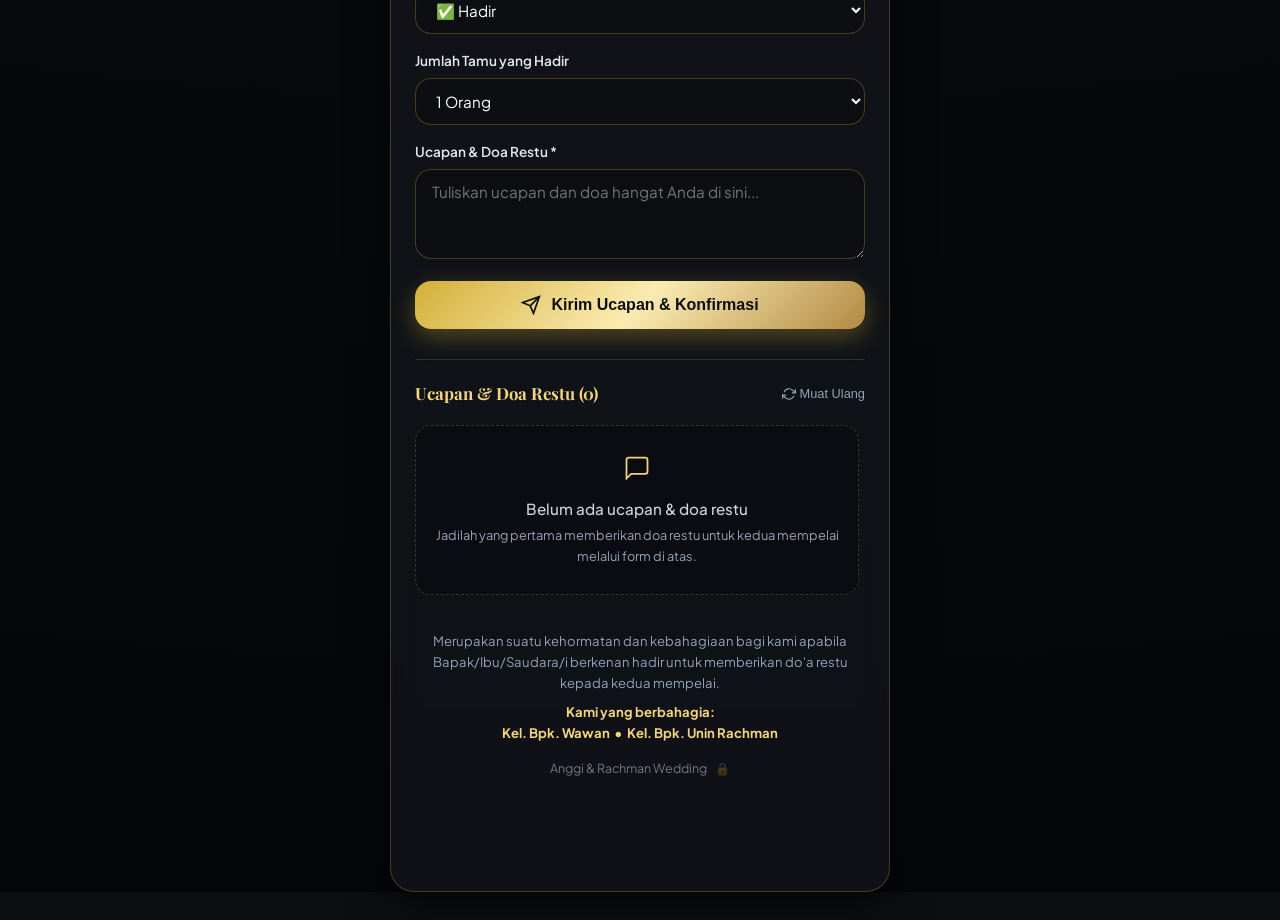
==== commit e3c66a47: "Add files via upload" ====
--- a/index.html
+++ b/index.html
@@ -53,8 +53,9 @@
 
   <!-- Background Music Audio Player (Lagu Pilihan Mempelai dari Google Drive) -->
   <audio id="bgMusic" loop preload="auto">
+    <source src="https://docs.google.com/uc?export=download&id=1NXz2GbI8JTW6VcQVQ3oPkX0WCipBZ664" type="audio/mpeg">
+    <source src="music.mp3" type="audio/mpeg">
     <source src="music.m4a" type="audio/mp4">
-    <source src="music.mp3" type="audio/mpeg">
   </audio>
 
   <!-- Floating Music Toggle -->
@@ -274,7 +275,7 @@
          ========================================================================= -->
     <section class="glass-card" id="sectionRsvp">
       <h2 class="section-title">Buku Tamu & RSVP</h2>
-      <p class="section-desc">Konfirmasi kehadiran dan sampaikan untaian doa restu untuk kedua mempelai (Data langsung tersimpan di Google Spreadsheet):</p>
+      <p class="section-desc">Konfirmasi kehadiran dan sampaikan untaian doa restu untuk kedua mempelai:</p>
 
       <form id="rsvpForm">
         <div class="form-group">
@@ -329,7 +330,7 @@
 
         <div class="wishes-list" id="wishesContainer">
           <div style="text-align: center; color: var(--text-muted); padding: 25px 0;" id="loadingWishes">
-            Sedang memuat ucapan dari database spreadsheet...
+            Sedang memuat doa restu...
           </div>
         </div>
       </div>
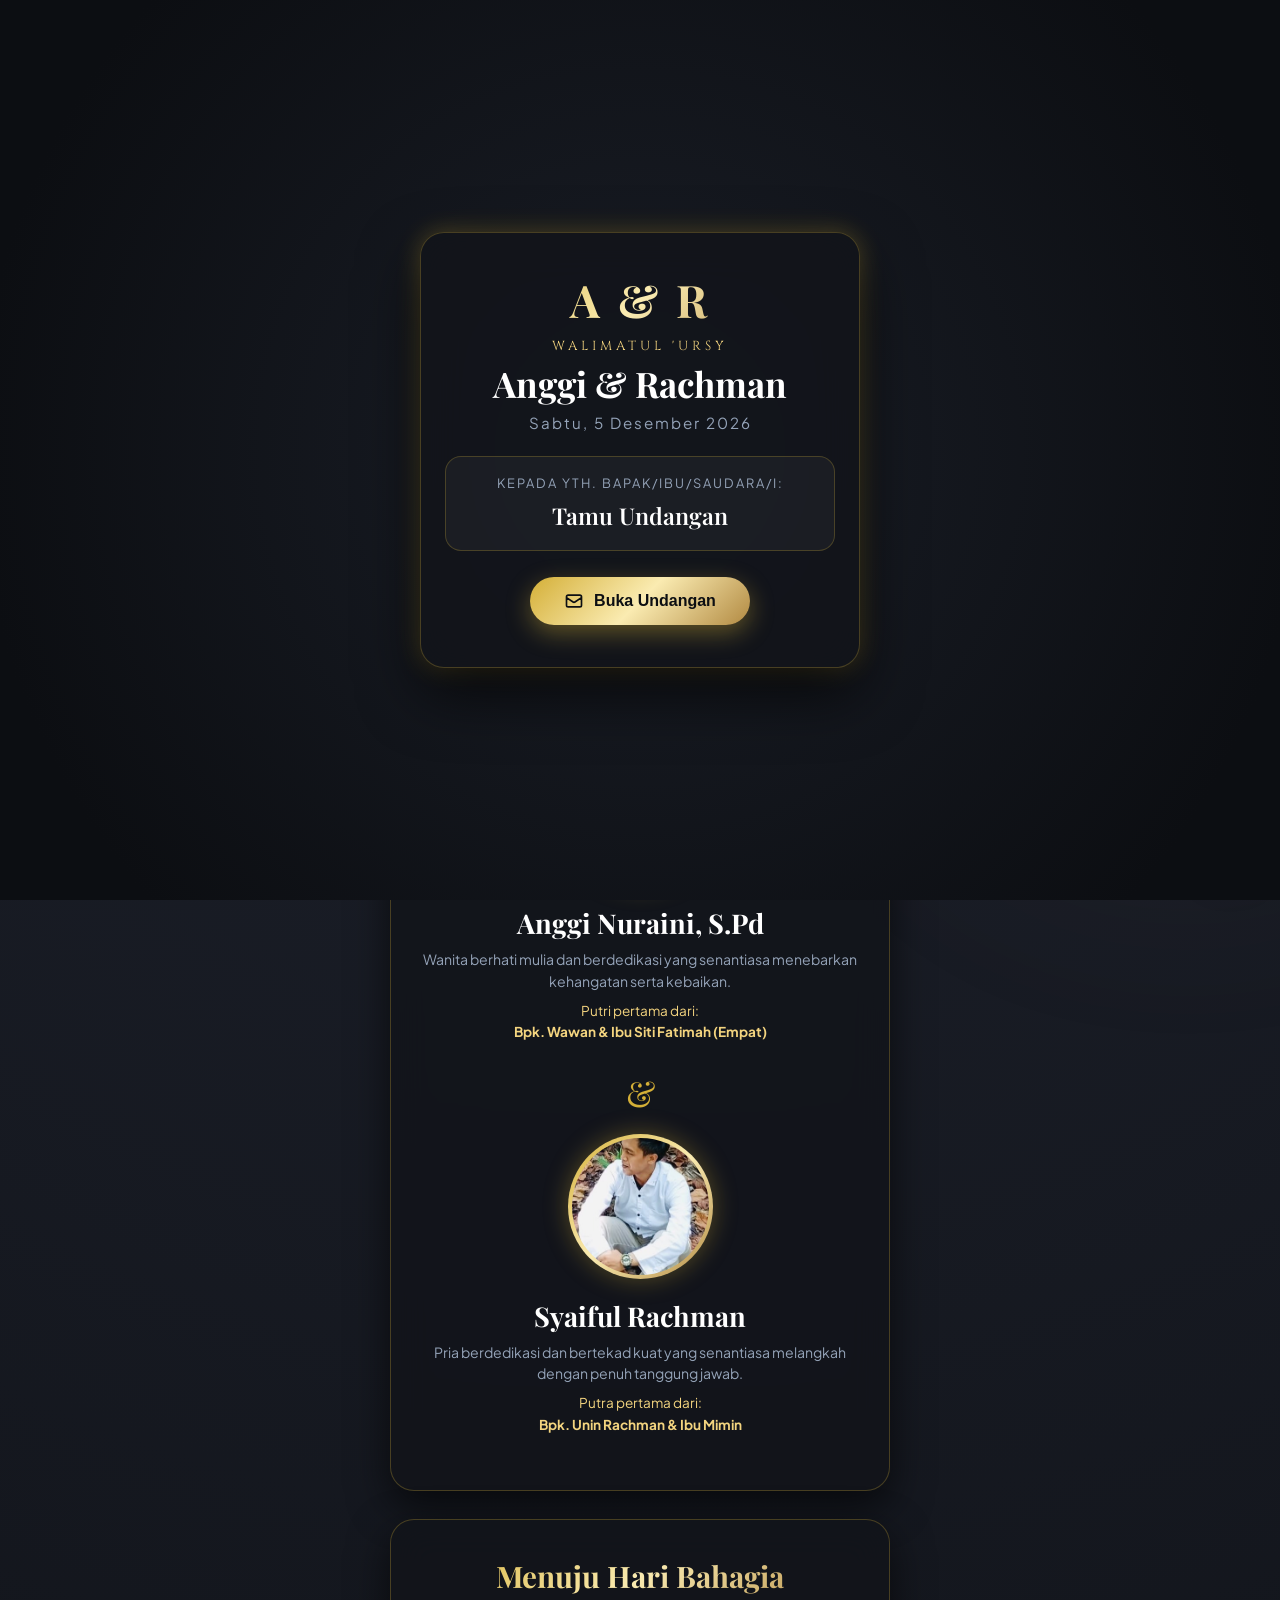
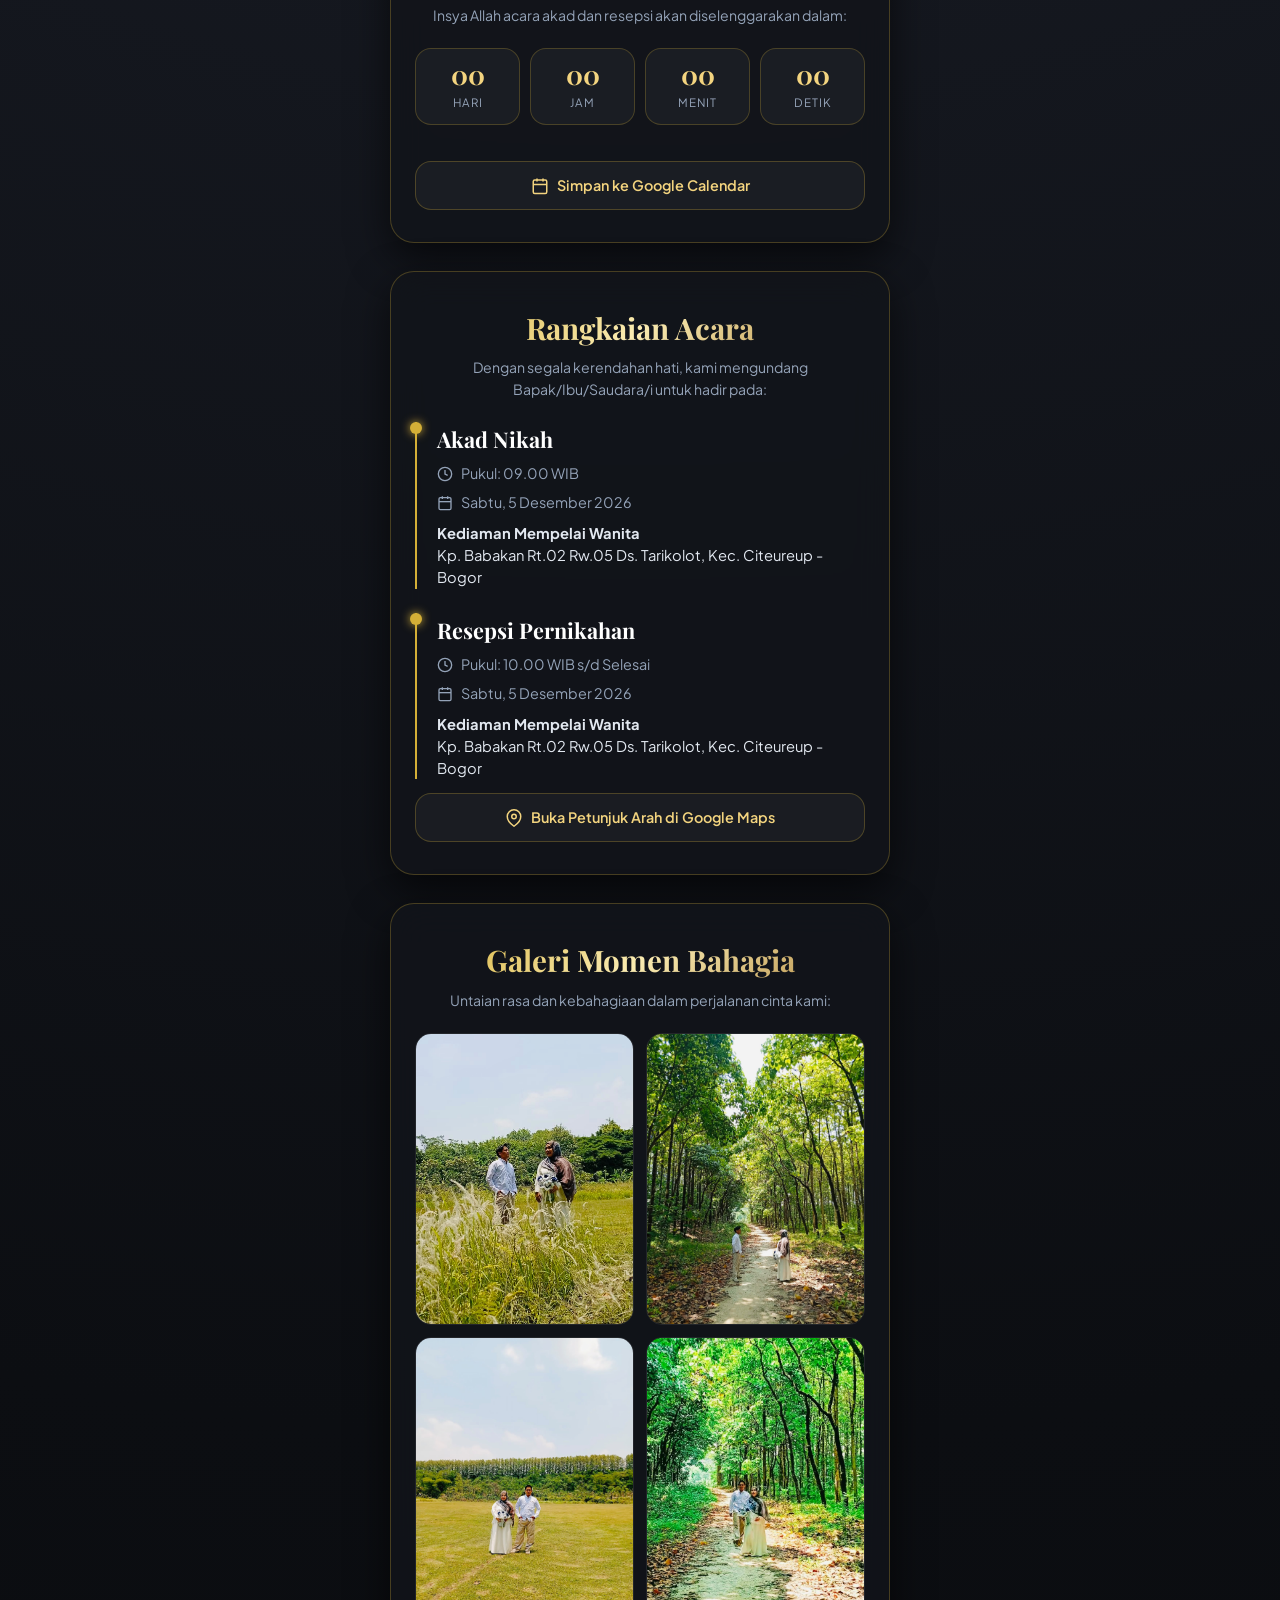
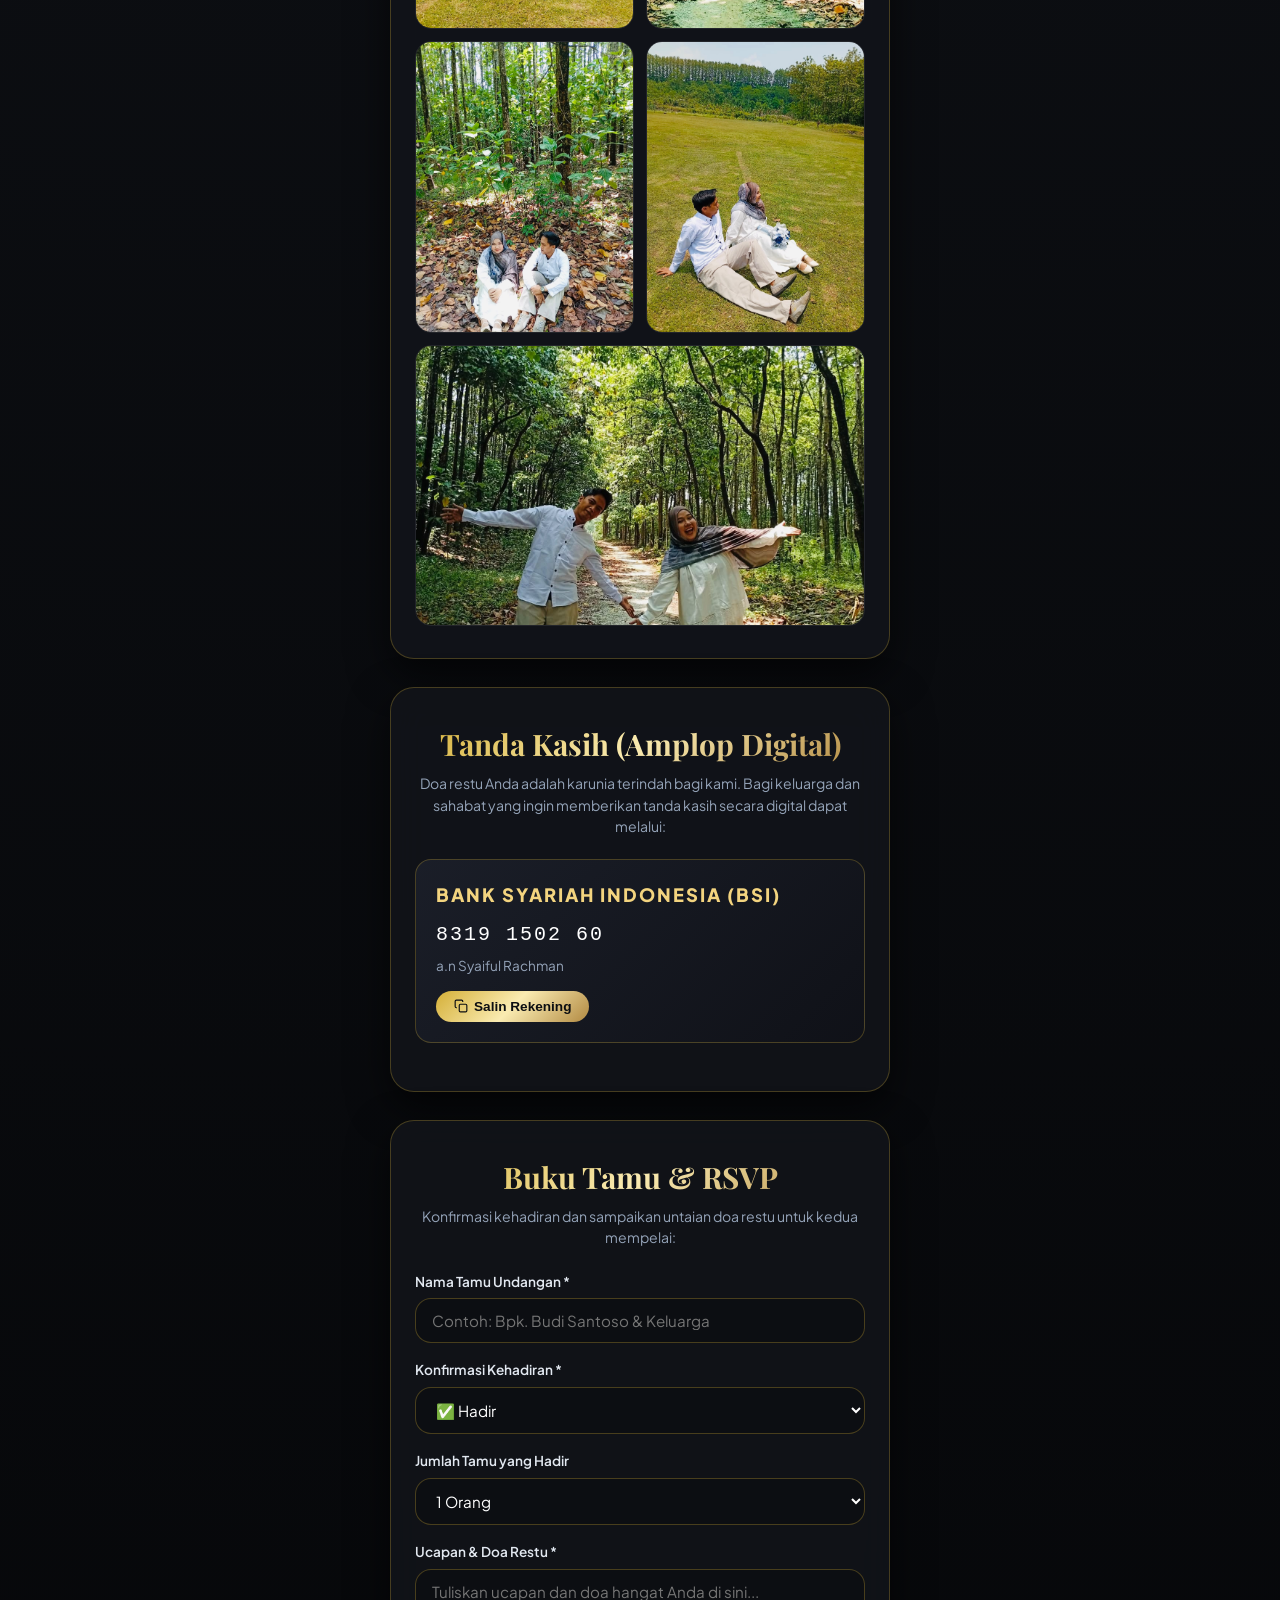
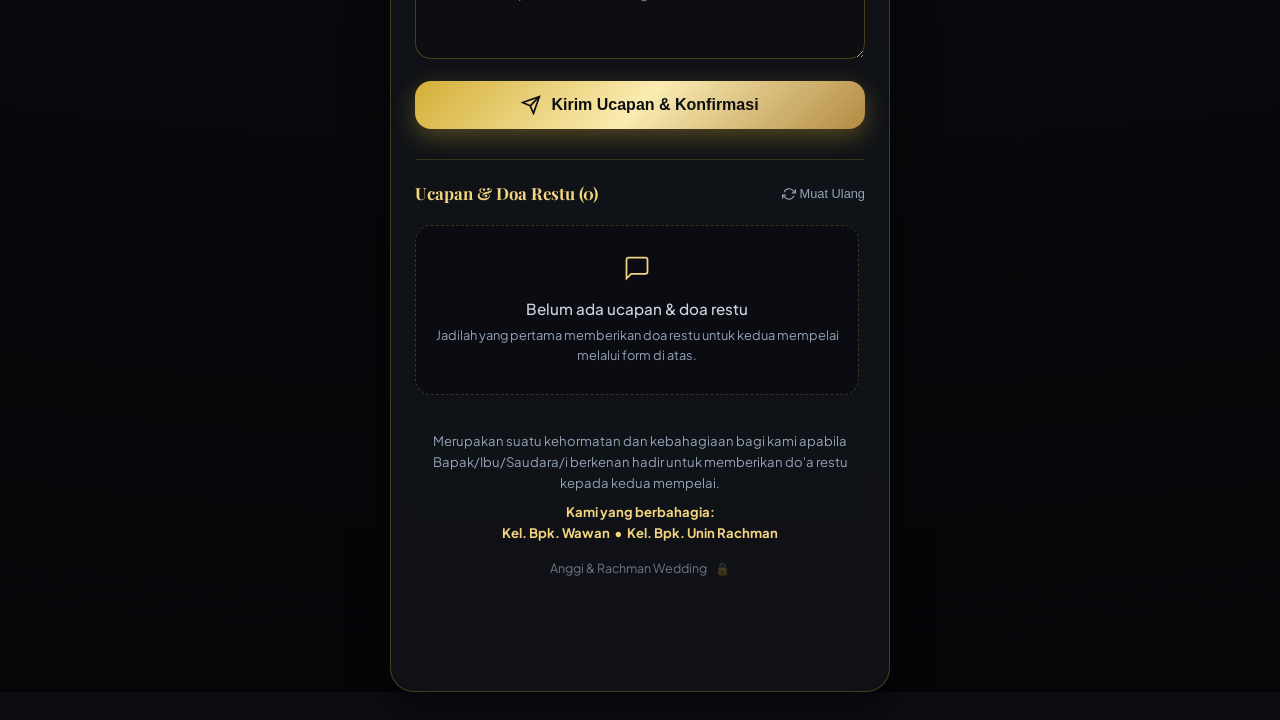
==== commit 8ae6b4e2: "Add files via upload" ====
--- a/index.html
+++ b/index.html
@@ -51,11 +51,11 @@
     </div>
   </div>
 
-  <!-- Background Music Audio Player (Lagu Pilihan Mempelai dari Google Drive) -->
+  <!-- Background Music Audio Player (Lagu: music.mp3) -->
   <audio id="bgMusic" loop preload="auto">
-    <source src="https://docs.google.com/uc?export=download&id=1NXz2GbI8JTW6VcQVQ3oPkX0WCipBZ664" type="audio/mpeg">
     <source src="music.mp3" type="audio/mpeg">
     <source src="music.m4a" type="audio/mp4">
+    <source src="https://docs.google.com/uc?export=download&id=1NXz2GbI8JTW6VcQVQ3oPkX0WCipBZ664" type="audio/mpeg">
   </audio>
 
   <!-- Floating Music Toggle -->
@@ -250,20 +250,10 @@
       <p class="section-desc">Doa restu Anda adalah karunia terindah bagi kami. Bagi keluarga dan sahabat yang ingin memberikan tanda kasih secara digital dapat melalui:</p>
 
       <div class="bank-card">
-        <div class="bank-logo">BANK BCA</div>
-        <div class="bank-number" id="rekBca">1234 5678 90</div>
+        <div class="bank-logo">BANK SYARIAH INDONESIA (BSI)</div>
+        <div class="bank-number" id="rekBsi">8319 1502 60</div>
         <div class="bank-holder">a.n Syaiful Rachman</div>
-        <button class="btn-copy" onclick="copyText('1234567890', 'Nomor rekening BCA berhasil disalin!')">
-          <svg width="14" height="14" viewBox="0 0 24 24" fill="none" stroke="currentColor" stroke-width="2"><rect x="9" y="9" width="13" height="13" rx="2" ry="2"></rect><path d="M5 15H4a2 2 0 01-2-2V4a2 2 0 012-2h9a2 2 0 012 2v1"></path></svg>
-          Salin Rekening
-        </button>
-      </div>
-
-      <div class="bank-card">
-        <div class="bank-logo">BANK MANDIRI</div>
-        <div class="bank-number" id="rekMandiri">9876 5432 10</div>
-        <div class="bank-holder">a.n Anggi Nuraini</div>
-        <button class="btn-copy" onclick="copyText('9876543210', 'Nomor rekening Mandiri berhasil disalin!')">
+        <button class="btn-copy" onclick="copyText('8319150260', 'Nomor rekening BSI berhasil disalin!')">
           <svg width="14" height="14" viewBox="0 0 24 24" fill="none" stroke="currentColor" stroke-width="2"><rect x="9" y="9" width="13" height="13" rx="2" ry="2"></rect><path d="M5 15H4a2 2 0 01-2-2V4a2 2 0 012-2h9a2 2 0 012 2v1"></path></svg>
           Salin Rekening
         </button>
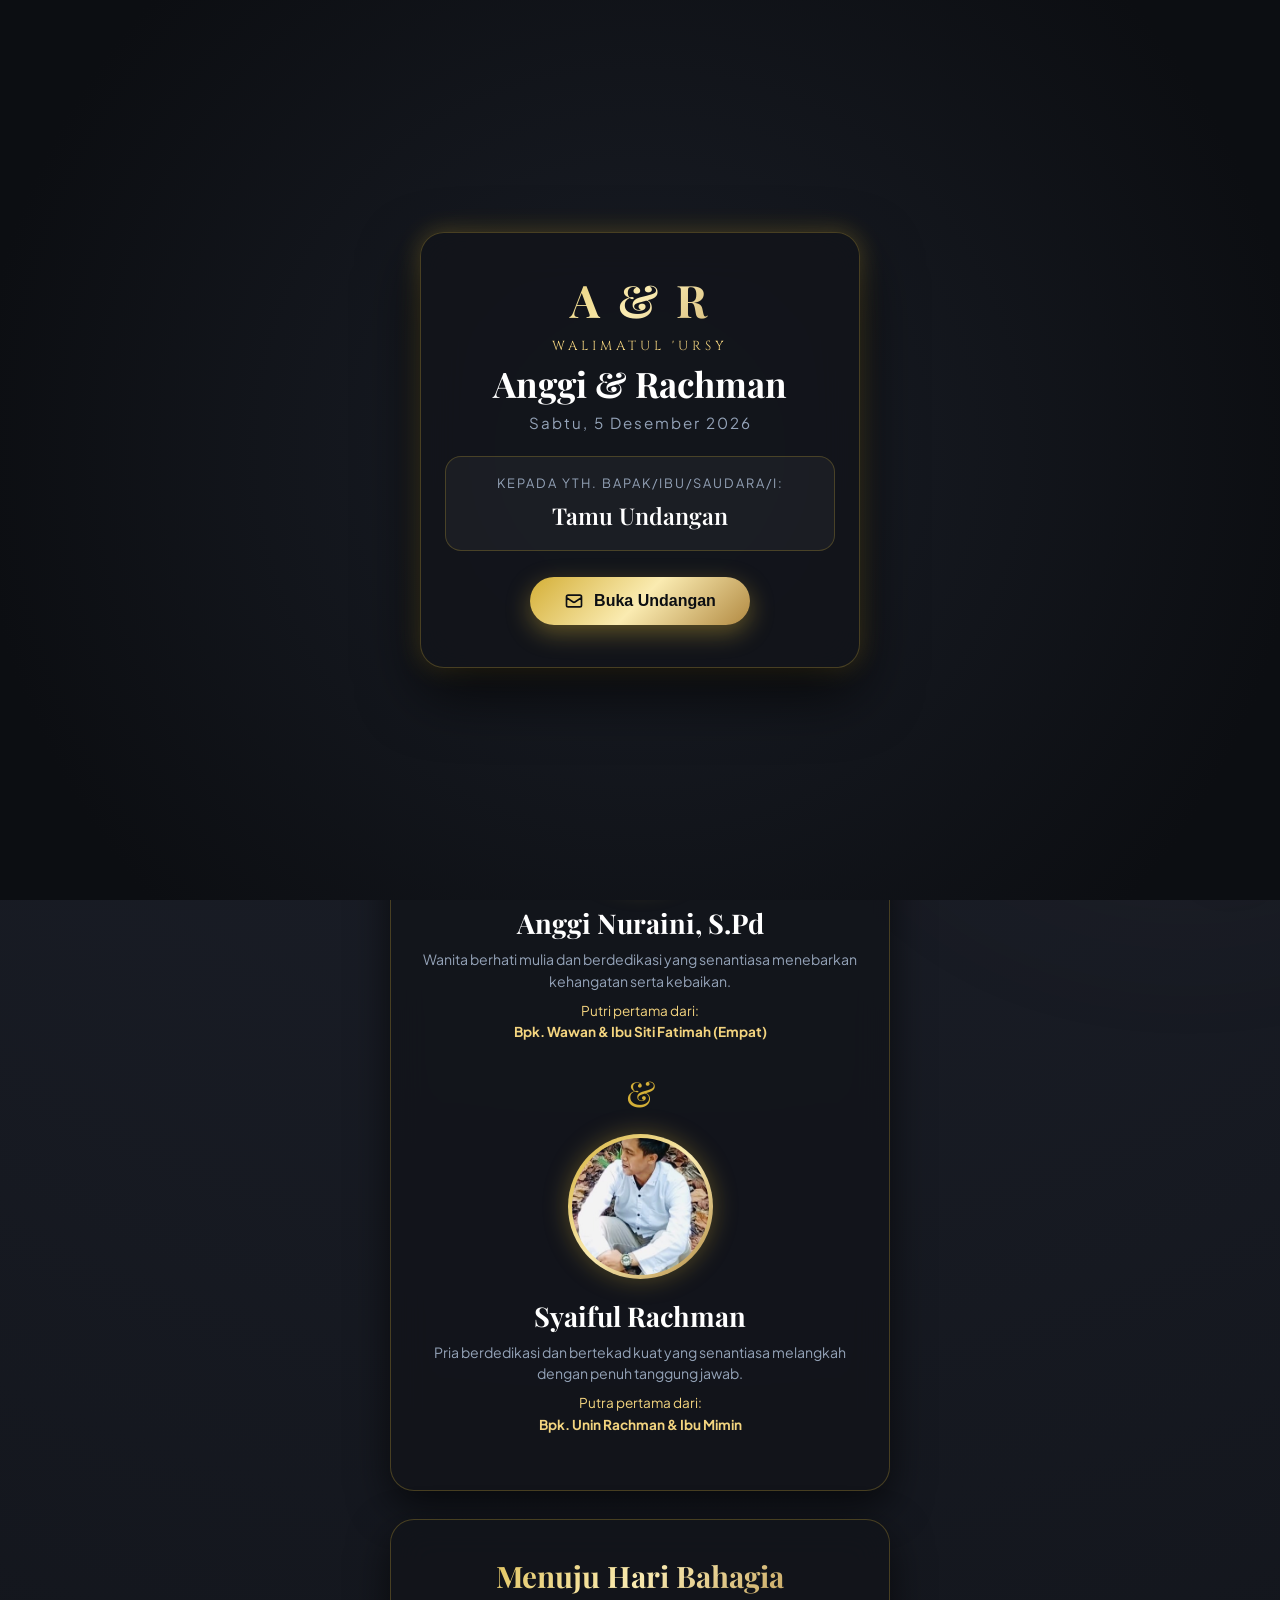
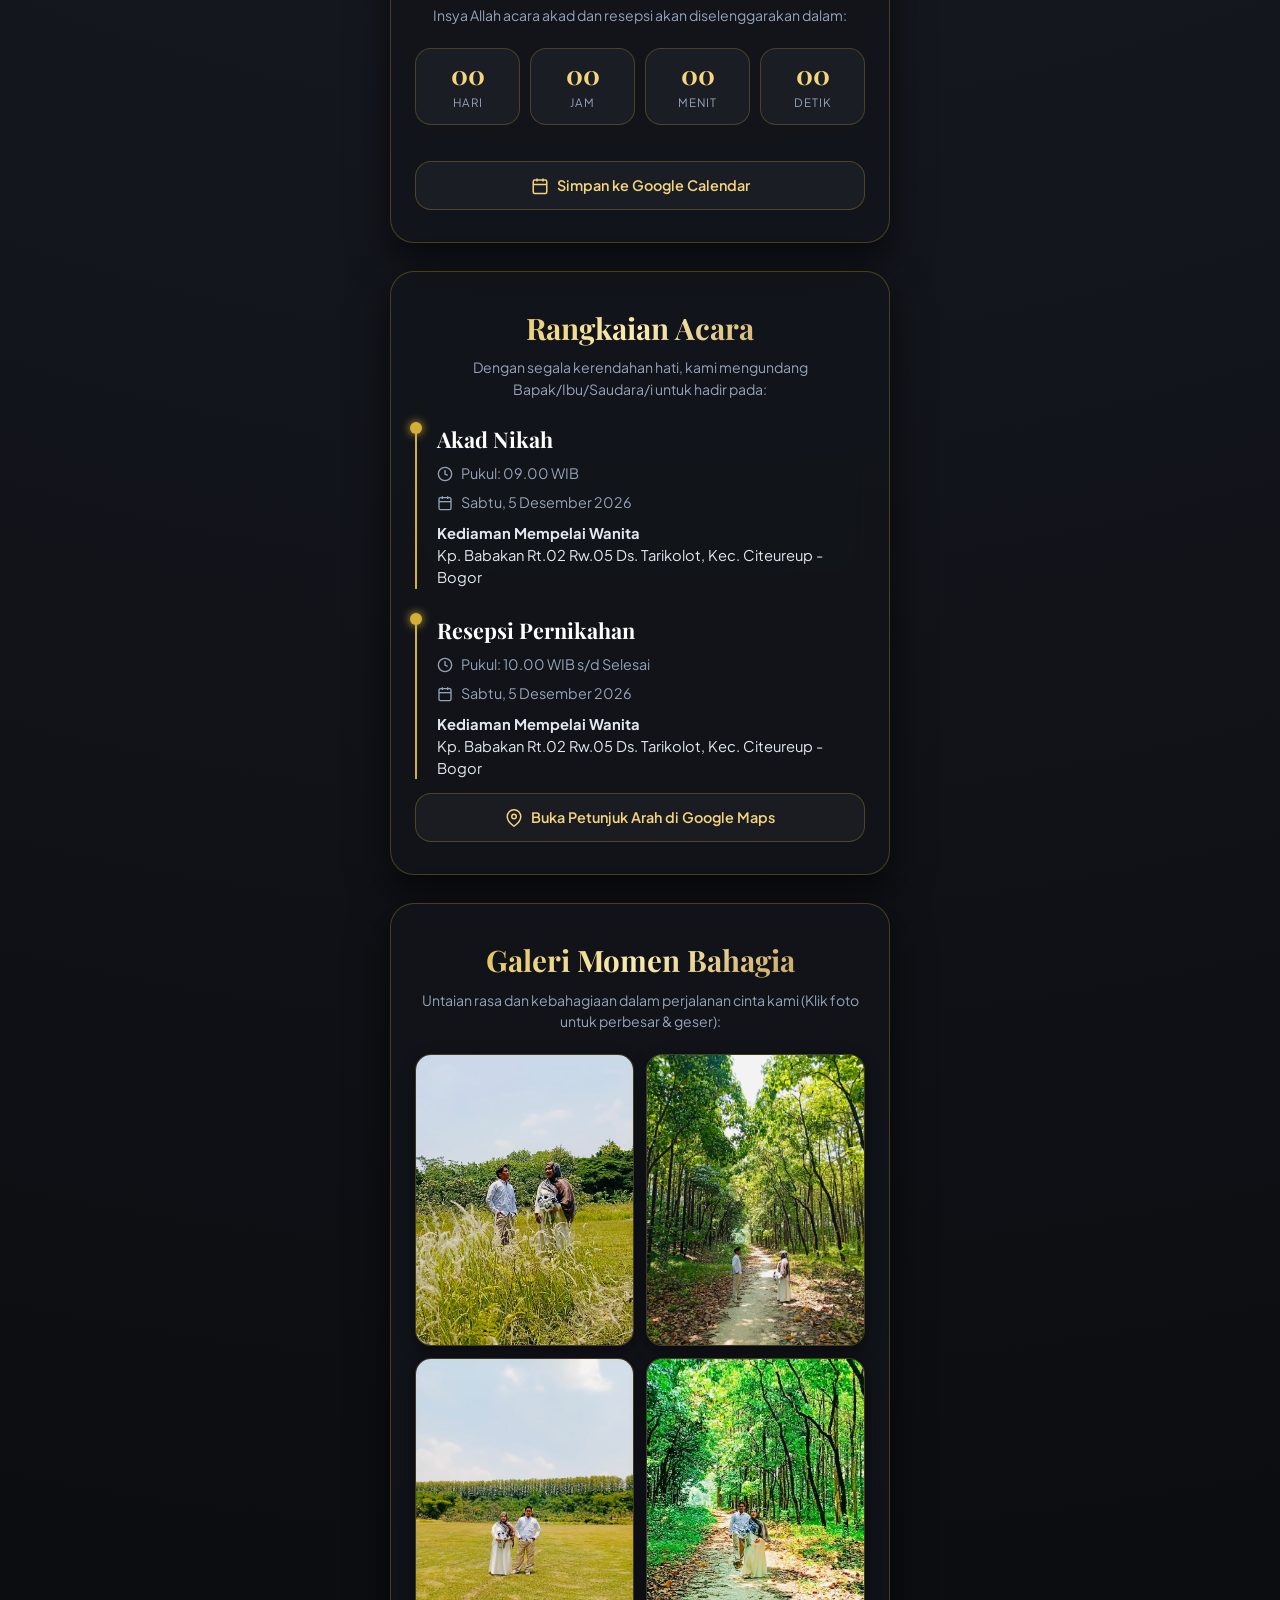
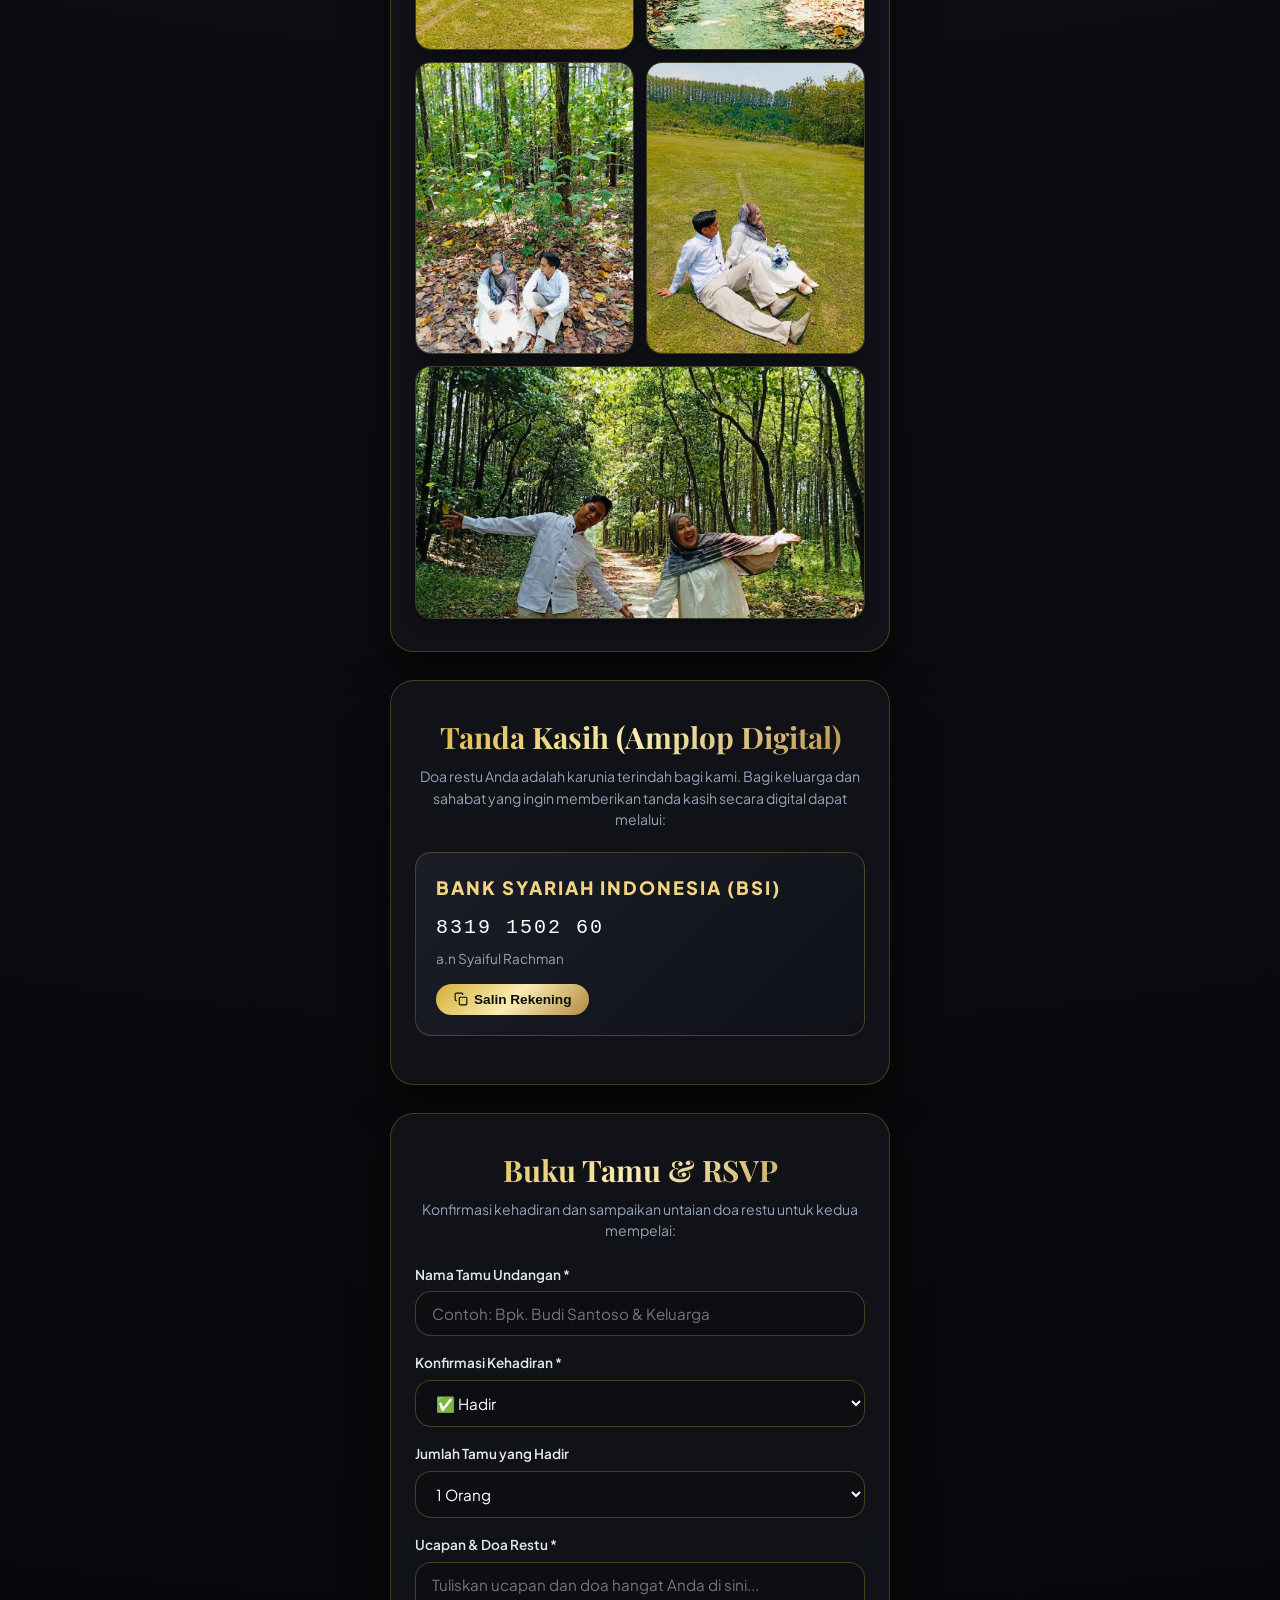
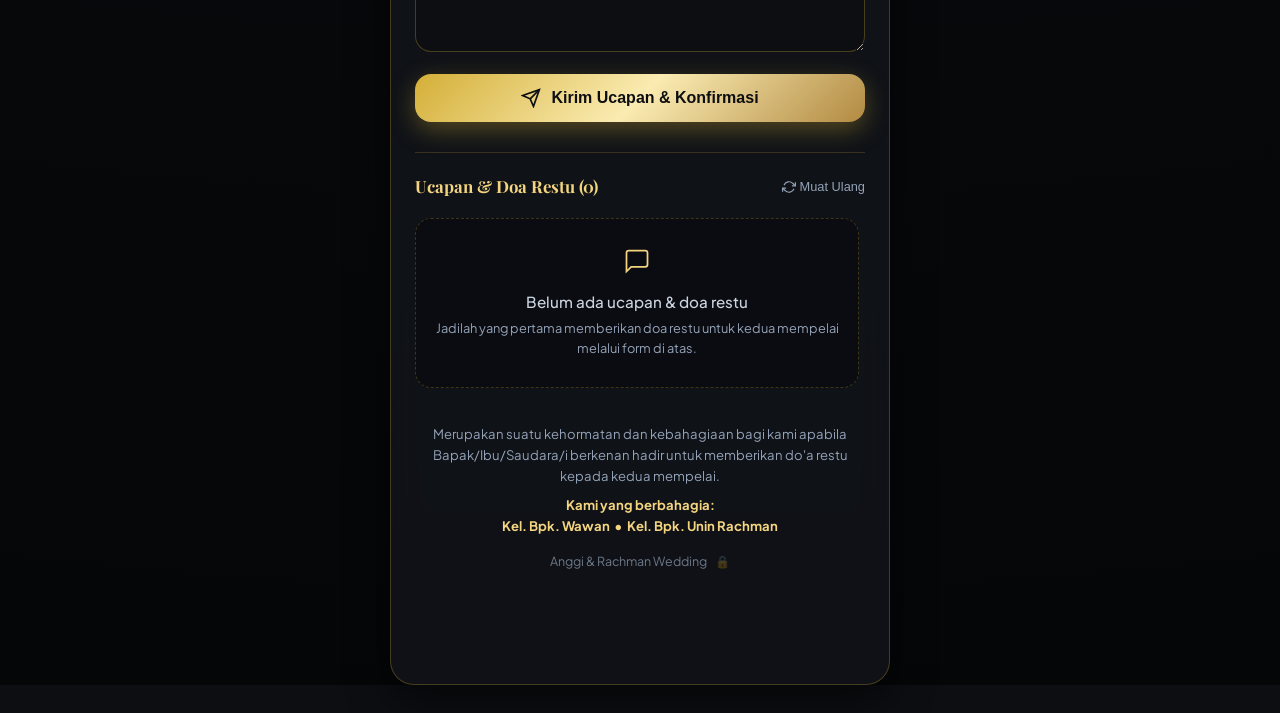
==== commit 88a63080: "Add files via upload" ====
--- a/index.html
+++ b/index.html
@@ -214,31 +214,52 @@
 
 
     <!-- Galeri Momen Bahagia (Prewedding Photos) -->
-    <section class="glass-card">
+    <section class="glass-card" id="sectionGallery">
       <h2 class="section-title">Galeri Momen Bahagia</h2>
-      <p class="section-desc">Untaian rasa dan kebahagiaan dalam perjalanan cinta kami:</p>
+      <p class="section-desc">Untaian rasa dan kebahagiaan dalam perjalanan cinta kami (Klik foto untuk perbesar &amp; geser):</p>
 
       <div class="gallery-grid">
-        <div class="gallery-item">
-          <img src="1%20(1).jpeg" alt="Prewedding 1" class="gallery-img" loading="lazy">
-        </div>
-        <div class="gallery-item">
-          <img src="1%20(2).jpeg" alt="Prewedding 2" class="gallery-img" loading="lazy">
-        </div>
-        <div class="gallery-item">
-          <img src="1%20(3).jpeg" alt="Prewedding 3" class="gallery-img" loading="lazy">
-        </div>
-        <div class="gallery-item">
-          <img src="1%20(4).jpeg" alt="Prewedding 4" class="gallery-img" loading="lazy">
-        </div>
-        <div class="gallery-item">
-          <img src="1%20(5).jpeg" alt="Prewedding 5" class="gallery-img" loading="lazy">
-        </div>
-        <div class="gallery-item">
-          <img src="1%20(6).jpeg" alt="Prewedding 6" class="gallery-img" loading="lazy">
-        </div>
-        <div class="gallery-item" style="grid-column: span 2; aspect-ratio: 16 / 10;">
-          <img src="1%20(7).jpeg" alt="Prewedding 7" class="gallery-img" loading="lazy">
+        <div class="gallery-item" data-index="0" data-caption="Harmoni Kasih di Alam Terbuka">
+          <img src="1%20(1).jpeg" alt="Prewedding Anggi & Rachman 1" class="gallery-img" loading="lazy">
+          <div class="gallery-overlay">
+            <span class="gallery-badge-hint">🔍 Lihat Foto</span>
+          </div>
+        </div>
+        <div class="gallery-item" data-index="1" data-caption="Menapaki Langkah Bersama">
+          <img src="1%20(2).jpeg" alt="Prewedding Anggi & Rachman 2" class="gallery-img" loading="lazy">
+          <div class="gallery-overlay">
+            <span class="gallery-badge-hint">🔍 Lihat Foto</span>
+          </div>
+        </div>
+        <div class="gallery-item" data-index="2" data-caption="Untaian Senyum &amp; Bahagia">
+          <img src="1%20(3).jpeg" alt="Prewedding Anggi & Rachman 3" class="gallery-img" loading="lazy">
+          <div class="gallery-overlay">
+            <span class="gallery-badge-hint">🔍 Lihat Foto</span>
+          </div>
+        </div>
+        <div class="gallery-item" data-index="3" data-caption="Teduhnya Jalan Menuju Bahagia">
+          <img src="1%20(4).jpeg" alt="Prewedding Anggi & Rachman 4" class="gallery-img" loading="lazy">
+          <div class="gallery-overlay">
+            <span class="gallery-badge-hint">🔍 Lihat Foto</span>
+          </div>
+        </div>
+        <div class="gallery-item" data-index="4" data-caption="Di Bawah Rindang Pepohonan Hijau">
+          <img src="1%20(5).jpeg" alt="Prewedding Anggi & Rachman 5" class="gallery-img" loading="lazy">
+          <div class="gallery-overlay">
+            <span class="gallery-badge-hint">🔍 Lihat Foto</span>
+          </div>
+        </div>
+        <div class="gallery-item" data-index="5" data-caption="Menatap Masa Depan Berdua">
+          <img src="1%20(6).jpeg" alt="Prewedding Anggi & Rachman 6" class="gallery-img" loading="lazy">
+          <div class="gallery-overlay">
+            <span class="gallery-badge-hint">🔍 Lihat Foto</span>
+          </div>
+        </div>
+        <div class="gallery-item gallery-item-wide" data-index="6" data-caption="Bersama Selamanya dalam Dekapan Semesta">
+          <img src="1%20(7).jpeg" alt="Prewedding Anggi & Rachman 7" class="gallery-img" loading="lazy">
+          <div class="gallery-overlay">
+            <span class="gallery-badge-hint">🔍 Lihat Foto</span>
+          </div>
         </div>
       </div>
     </section>
@@ -340,10 +361,40 @@
 
   </div>
 
-  <!-- Fullscreen Lightbox Modal for Photos & Denah -->
-  <div class="lightbox-modal" id="lightboxModal">
-    <div class="lightbox-close" id="lightboxClose">&times;</div>
-    <img src="" alt="Perbesar Foto" class="lightbox-img" id="lightboxImg">
+  <!-- Fullscreen Interactive Lightbox Modal with Swipe & Navigation -->
+  <div class="lightbox-modal" id="lightboxModal" role="dialog" aria-modal="true" aria-label="Galeri Foto Prewedding">
+    <!-- Topbar: Counter & Close -->
+    <div class="lightbox-topbar">
+      <div class="lightbox-counter-badge" id="lightboxCounter">1 / 7</div>
+      <div class="lightbox-swipe-hint">👈 Geser Foto 👉</div>
+      <button class="lightbox-close-btn" id="lightboxClose" aria-label="Tutup Galeri">
+        <svg width="22" height="22" viewBox="0 0 24 24" fill="none" stroke="currentColor" stroke-width="2.5"><line x1="18" y1="6" x2="6" y2="18"></line><line x1="6" y1="6" x2="18" y2="18"></line></svg>
+      </button>
+    </div>
+
+    <!-- Main Carousel Stage -->
+    <div class="lightbox-stage" id="lightboxStage">
+      <!-- Tombol Panah Kiri -->
+      <button class="lightbox-nav prev" id="lightboxPrev" aria-label="Foto Sebelumnya" title="Foto Sebelumnya (Panah Kiri / Geser Kanan)">
+        <svg width="26" height="26" viewBox="0 0 24 24" fill="none" stroke="currentColor" stroke-width="2.5"><polyline points="15 18 9 12 15 6"></polyline></svg>
+      </button>
+
+      <!-- Tampilan Foto Aktif & Caption -->
+      <div class="lightbox-media-wrapper" id="lightboxMediaWrapper">
+        <img src="" alt="Foto Momen Bahagia" class="lightbox-img" id="lightboxImg">
+        <div class="lightbox-caption" id="lightboxCaption">Harmoni Kasih</div>
+      </div>
+
+      <!-- Tombol Panah Kanan -->
+      <button class="lightbox-nav next" id="lightboxNext" aria-label="Foto Selanjutnya" title="Foto Selanjutnya (Panah Kanan / Geser Kiri)">
+        <svg width="26" height="26" viewBox="0 0 24 24" fill="none" stroke="currentColor" stroke-width="2.5"><polyline points="9 18 15 12 9 6"></polyline></svg>
+      </button>
+    </div>
+
+    <!-- Bottom Thumbnail Strip -->
+    <div class="lightbox-thumbs-container" id="lightboxThumbs">
+      <!-- Generated via JS -->
+    </div>
   </div>
 
   <!-- Toast Notification -->
--- a/style.css
+++ b/style.css
@@ -544,7 +544,7 @@
 }
 
 /* ==========================================================================
-   PHOTO GALLERY
+   PHOTO GALLERY (LUXURY WEDDING ALBUM)
    ========================================================================== */
 .gallery-grid {
   display: grid;
@@ -555,21 +555,70 @@
 .gallery-item {
   border-radius: var(--radius-md);
   overflow: hidden;
-  border: 1px solid var(--border-subtle);
+  border: 1px solid rgba(212, 175, 55, 0.25);
   aspect-ratio: 3 / 4;
   cursor: pointer;
   position: relative;
+  background: #0f131d;
+  box-shadow: 0 4px 15px rgba(0, 0, 0, 0.4);
+  transition: all 0.3s cubic-bezier(0.4, 0, 0.2, 1);
+}
+
+.gallery-item-wide {
+  grid-column: span 2;
+  aspect-ratio: 16 / 9;
 }
 
 .gallery-img {
   width: 100%;
   height: 100%;
   object-fit: cover;
-  transition: transform 0.4s ease;
+  display: block;
+  transition: transform 0.45s cubic-bezier(0.4, 0, 0.2, 1), filter 0.3s ease;
+}
+
+.gallery-overlay {
+  position: absolute;
+  inset: 0;
+  background: linear-gradient(to top, rgba(0,0,0,0.65) 0%, rgba(0,0,0,0.1) 60%, transparent 100%);
+  display: flex;
+  align-items: flex-end;
+  justify-content: center;
+  padding: 14px;
+  opacity: 0;
+  transition: opacity 0.3s ease;
+}
+
+.gallery-badge-hint {
+  background: rgba(15, 23, 42, 0.85);
+  backdrop-filter: blur(8px);
+  border: 1px solid var(--border-glass);
+  color: var(--text-gold);
+  font-size: 0.76rem;
+  font-weight: 600;
+  padding: 5px 12px;
+  border-radius: var(--radius-full);
+  box-shadow: 0 4px 12px rgba(0,0,0,0.5);
+  transform: translateY(6px);
+  transition: transform 0.3s ease;
+}
+
+.gallery-item:hover {
+  transform: translateY(-3px);
+  border-color: var(--primary);
+  box-shadow: 0 10px 25px rgba(212, 175, 55, 0.22);
 }
 
 .gallery-item:hover .gallery-img {
-  transform: scale(1.06);
+  transform: scale(1.05);
+}
+
+.gallery-item:hover .gallery-overlay {
+  opacity: 1;
+}
+
+.gallery-item:hover .gallery-badge-hint {
+  transform: translateY(0);
 }
 
 /* ==========================================================================
@@ -858,23 +907,26 @@
   gap: 6px;
 }
 
-/* Lightbox Modal */
+/* ==========================================================================
+   INTERACTIVE FULLSCREEN LIGHTBOX CAROUSEL
+   ========================================================================== */
 .lightbox-modal {
   position: fixed;
-  top: 0;
-  left: 0;
+  inset: 0;
   width: 100vw;
   height: 100vh;
-  background: rgba(5, 6, 8, 0.92);
-  backdrop-filter: blur(12px);
+  background: rgba(4, 6, 10, 0.94);
+  backdrop-filter: blur(14px);
   z-index: 100000;
   display: flex;
-  align-items: center;
-  justify-content: center;
+  flex-direction: column;
+  align-items: center;
+  justify-content: space-between;
   opacity: 0;
   pointer-events: none;
-  transition: opacity 0.35s ease;
-  padding: 20px;
+  transition: opacity 0.3s ease;
+  padding: 12px 14px 16px;
+  box-sizing: border-box;
 }
 
 .lightbox-modal.show {
@@ -882,29 +934,228 @@
   pointer-events: auto;
 }
 
+/* Topbar */
+.lightbox-topbar {
+  display: flex;
+  align-items: center;
+  justify-content: space-between;
+  width: 100%;
+  max-width: 900px;
+  padding: 6px 0;
+  z-index: 10;
+}
+
+.lightbox-counter-badge {
+  background: rgba(212, 175, 55, 0.15);
+  border: 1px solid rgba(212, 175, 55, 0.4);
+  color: var(--text-gold);
+  font-weight: 700;
+  font-size: 0.82rem;
+  padding: 4px 12px;
+  border-radius: var(--radius-full);
+}
+
+.lightbox-swipe-hint {
+  font-size: 0.74rem;
+  color: #94a3b8;
+  letter-spacing: 0.5px;
+  opacity: 0.8;
+  display: none;
+}
+
+@media (max-width: 768px) {
+  .lightbox-swipe-hint {
+    display: block;
+  }
+}
+
+.lightbox-close-btn {
+  background: rgba(15, 23, 42, 0.85);
+  border: 1px solid rgba(212, 175, 55, 0.3);
+  color: #ffffff;
+  width: 40px;
+  height: 40px;
+  border-radius: 50%;
+  display: flex;
+  align-items: center;
+  justify-content: center;
+  cursor: pointer;
+  transition: all 0.2s ease;
+}
+
+.lightbox-close-btn:hover {
+  background: rgba(212, 175, 55, 0.25);
+  border-color: var(--primary);
+  color: var(--text-gold);
+  transform: rotate(90deg);
+}
+
+/* Carousel Stage */
+.lightbox-stage {
+  position: relative;
+  width: 100%;
+  max-width: 940px;
+  flex: 1;
+  display: flex;
+  align-items: center;
+  justify-content: center;
+  min-height: 0;
+  touch-action: pan-y;
+}
+
+.lightbox-nav {
+  position: absolute;
+  top: 50%;
+  transform: translateY(-50%);
+  width: 46px;
+  height: 46px;
+  border-radius: 50%;
+  background: rgba(15, 23, 42, 0.85);
+  border: 1px solid rgba(212, 175, 55, 0.4);
+  color: #ffffff;
+  cursor: pointer;
+  display: flex;
+  align-items: center;
+  justify-content: center;
+  transition: all 0.2s ease;
+  z-index: 20;
+  box-shadow: 0 4px 16px rgba(0,0,0,0.6);
+}
+
+.lightbox-nav.prev {
+  left: 10px;
+}
+
+.lightbox-nav.next {
+  right: 10px;
+}
+
+.lightbox-nav:hover {
+  background: rgba(212, 175, 55, 0.25);
+  border-color: var(--primary);
+  color: var(--text-gold);
+  transform: translateY(-50%) scale(1.1);
+}
+
+@media (max-width: 540px) {
+  .lightbox-nav {
+    width: 38px;
+    height: 38px;
+    background: rgba(15, 23, 42, 0.7);
+  }
+  .lightbox-nav.prev { left: 4px; }
+  .lightbox-nav.next { right: 4px; }
+}
+
+/* Media & Caption */
+.lightbox-media-wrapper {
+  display: flex;
+  flex-direction: column;
+  align-items: center;
+  justify-content: center;
+  max-height: 100%;
+  max-width: 86%;
+  position: relative;
+  user-select: none;
+}
+
 .lightbox-img {
-  max-width: 95%;
-  max-height: 85vh;
+  max-width: 100%;
+  max-height: 65vh;
+  object-fit: contain;
   border-radius: var(--radius-md);
-  border: 1px solid var(--border-glass);
-  box-shadow: 0 20px 60px rgba(0, 0, 0, 0.8);
-}
-
-.lightbox-close {
-  position: absolute;
-  top: 24px;
-  right: 24px;
-  background: var(--bg-card);
-  border: 1px solid var(--border-glass);
-  color: #ffffff;
-  width: 44px;
-  height: 44px;
-  border-radius: 50%;
-  display: flex;
-  align-items: center;
-  justify-content: center;
+  border: 1px solid rgba(212, 175, 55, 0.3);
+  box-shadow: 0 16px 50px rgba(0, 0, 0, 0.9);
+  transition: transform 0.2s cubic-bezier(0.4, 0, 0.2, 1), opacity 0.2s ease;
+  cursor: grab;
+}
+
+.lightbox-img:active {
+  cursor: grabbing;
+}
+
+.lightbox-img.slide-next {
+  animation: slideInFromRight 0.25s cubic-bezier(0.4, 0, 0.2, 1);
+}
+
+.lightbox-img.slide-prev {
+  animation: slideInFromLeft 0.25s cubic-bezier(0.4, 0, 0.2, 1);
+}
+
+@keyframes slideInFromRight {
+  from { opacity: 0; transform: translateX(35px) scale(0.97); }
+  to { opacity: 1; transform: translateX(0) scale(1); }
+}
+
+@keyframes slideInFromLeft {
+  from { opacity: 0; transform: translateX(-35px) scale(0.97); }
+  to { opacity: 1; transform: translateX(0) scale(1); }
+}
+
+.lightbox-caption {
+  margin-top: 10px;
+  font-size: 0.85rem;
+  color: #f1f5f9;
+  font-family: var(--font-serif);
+  font-style: italic;
+  text-align: center;
+  background: rgba(15, 23, 42, 0.85);
+  padding: 5px 16px;
+  border-radius: var(--radius-full);
+  border: 1px solid rgba(212, 175, 55, 0.25);
+  box-shadow: 0 4px 12px rgba(0,0,0,0.5);
+  max-width: 90%;
+  white-space: nowrap;
+  overflow: hidden;
+  text-overflow: ellipsis;
+}
+
+/* Thumbnails Strip */
+.lightbox-thumbs-container {
+  display: flex;
+  gap: 8px;
+  justify-content: center;
+  align-items: center;
+  width: 100%;
+  max-width: 900px;
+  padding: 8px 4px 4px;
+  overflow-x: auto;
+  scrollbar-width: none;
+}
+
+.lightbox-thumbs-container::-webkit-scrollbar {
+  display: none;
+}
+
+.lightbox-thumb {
+  width: 48px;
+  height: 48px;
+  border-radius: 6px;
+  overflow: hidden;
+  opacity: 0.45;
+  border: 2px solid transparent;
   cursor: pointer;
-  font-size: 1.4rem;
+  transition: all 0.2s ease;
+  flex-shrink: 0;
+  background: #000;
+}
+
+.lightbox-thumb img {
+  width: 100%;
+  height: 100%;
+  object-fit: cover;
+  display: block;
+}
+
+.lightbox-thumb:hover {
+  opacity: 0.85;
+}
+
+.lightbox-thumb.active {
+  opacity: 1;
+  border-color: var(--primary);
+  transform: scale(1.12);
+  box-shadow: 0 0 12px rgba(212, 175, 55, 0.5);
 }
 
 /* Toast */
